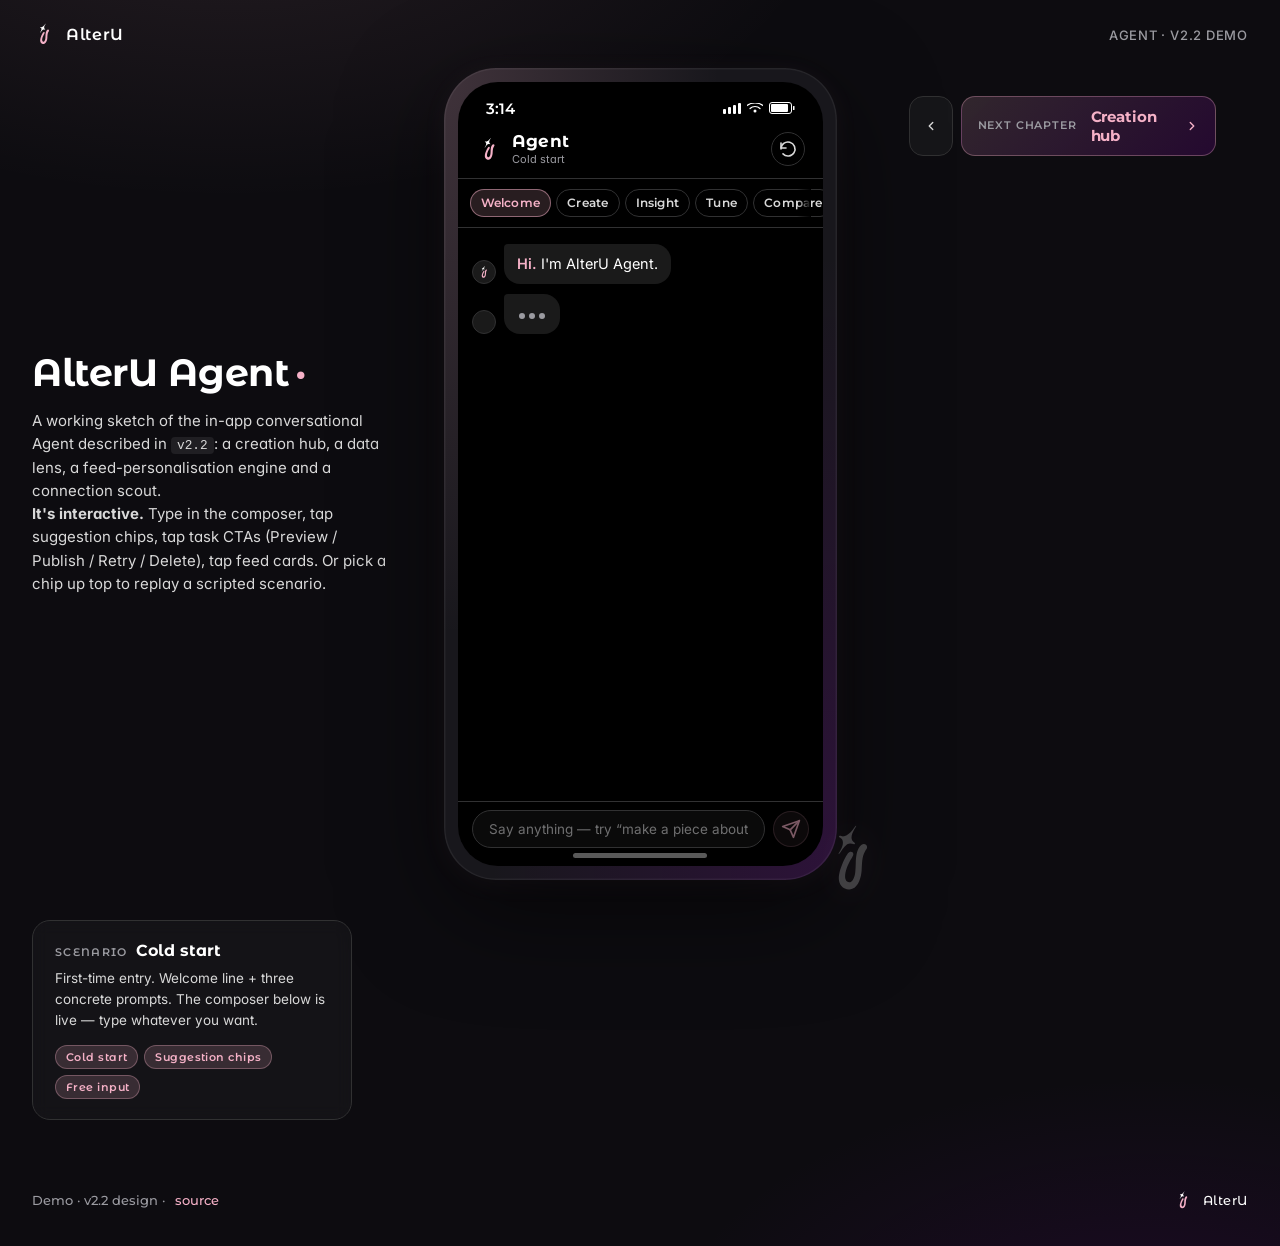
==== index.html @ b0ea2947 "Make the demo actually operable + add faux Home feed bridge Two major rounds of upgrades on top of t" ====
<!doctype html>
<html lang="en">
<head>
  <meta charset="utf-8" />
  <meta name="viewport" content="width=device-width, initial-scale=1, viewport-fit=cover" />
  <title>AlterU Agent — Demo</title>
  <meta name="description" content="Interactive demo of the AlterU Agent (v2.2 design)." />
  <link rel="icon" type="image/svg+xml" href="assets/emblem.svg" />
  <link rel="preconnect" href="https://fonts.googleapis.com" />
  <link rel="preconnect" href="https://fonts.gstatic.com" crossorigin />
  <link href="https://fonts.googleapis.com/css2?family=Montserrat:wght@500;600;700&family=Inter:wght@400;500;600&display=swap" rel="stylesheet" />
  <link rel="stylesheet" href="assets/styles.css" />
</head>
<body>
  <header class="page-header">
    <a class="page-header__brand" href="#" aria-label="AlterU">
      <img src="assets/emblem.svg" alt="" />
      <span>AlterU</span>
    </a>
    <div class="page-header__meta">
      <span class="page-header__tag">Agent · v2.2 demo</span>
    </div>
  </header>

  <main class="stage">
    <section class="callout" aria-label="About this demo">
      <h1>AlterU Agent</h1>
      <p>
        A working sketch of the in-app conversational Agent
        described in <code>v2.2</code>: a creation hub, a data lens,
        a feed-personalisation engine and a connection scout.
      </p>
      <p>
        <strong>It's interactive.</strong> Type in the composer, tap
        suggestion chips, tap task CTAs (Preview / Publish / Retry / Delete),
        tap feed cards. Or pick a chip up top to replay a scripted scenario.
      </p>
    </section>

    <div class="phone" role="region" aria-label="Phone preview">
      <div class="phone__notch" aria-hidden="true"></div>
      <div class="phone__screen">
        <div class="status-bar" aria-hidden="true">
          <span class="status-bar__time">3:14</span>
          <span class="status-bar__icons">
            <svg width="18" height="11" viewBox="0 0 18 11" fill="none" xmlns="http://www.w3.org/2000/svg"><rect x="0" y="6" width="3" height="5" rx="1" fill="currentColor"/><rect x="5" y="4" width="3" height="7" rx="1" fill="currentColor"/><rect x="10" y="2" width="3" height="9" rx="1" fill="currentColor"/><rect x="15" y="0" width="3" height="11" rx="1" fill="currentColor"/></svg>
            <svg width="16" height="11" viewBox="0 0 16 11" fill="none" xmlns="http://www.w3.org/2000/svg"><path d="M8 9.5a1.5 1.5 0 100-3 1.5 1.5 0 000 3z" fill="currentColor"/><path d="M3 5.5C4.3 4.2 6 3.5 8 3.5s3.7.7 5 2" stroke="currentColor" stroke-width="1.2" stroke-linecap="round"/><path d="M0 2.5C2.1 1 5 0 8 0s5.9 1 8 2.5" stroke="currentColor" stroke-width="1.2" stroke-linecap="round"/></svg>
            <svg width="26" height="12" viewBox="0 0 26 12" fill="none" xmlns="http://www.w3.org/2000/svg"><rect x="0.5" y="0.5" width="22" height="11" rx="2.5" stroke="currentColor"/><rect x="2" y="2" width="17" height="8" rx="1" fill="currentColor"/><rect x="24" y="4" width="1.5" height="4" rx="0.5" fill="currentColor"/></svg>
          </span>
        </div>

        <div class="app-bar">
          <div class="app-bar__brand">
            <img src="assets/emblem.svg" alt="AlterU" width="26" height="26" />
            <div>
              <div class="app-bar__title">Agent</div>
              <div class="app-bar__sub" id="appBarSub">Pick a scenario to begin</div>
            </div>
          </div>
          <button class="app-bar__action" id="restartBtn" aria-label="Restart">
            <svg width="20" height="20" viewBox="0 0 20 20" fill="none" stroke="currentColor" stroke-width="1.6" stroke-linecap="round" stroke-linejoin="round"><path d="M3 10a7 7 0 1 1 2 4.9"/><path d="M3 4v5h5"/></svg>
          </button>
        </div>

        <div class="scenarios" role="tablist" aria-label="Demo scenarios">
          <button class="chip chip--scenario is-active" role="tab" data-scenario="welcome">Welcome</button>
          <button class="chip chip--scenario" role="tab" data-scenario="create">Create</button>
          <button class="chip chip--scenario" role="tab" data-scenario="insight">Insight</button>
          <button class="chip chip--scenario" role="tab" data-scenario="tune">Tune</button>
          <button class="chip chip--scenario" role="tab" data-scenario="personalize">Compare</button>
        </div>

        <div class="chat" id="chat" aria-live="polite" aria-label="Conversation">
          <!-- messages injected here -->
        </div>

        <div class="composer">
          <input
            id="composerInput"
            class="composer__input"
            type="text"
            autocomplete="off"
            spellcheck="false"
            placeholder="Say anything — try &ldquo;make a piece about rain&rdquo;"
          />
          <button id="composerSend" class="composer__send" aria-label="Send" disabled>
            <svg width="20" height="20" viewBox="0 0 24 24" fill="none" stroke="currentColor" stroke-width="2" stroke-linecap="round" stroke-linejoin="round"><line x1="22" y1="2" x2="11" y2="13"/><polygon points="22 2 15 22 11 13 2 9 22 2"/></svg>
          </button>
        </div>

        <div class="phone__home" aria-hidden="true"></div>

        <div id="lightbox" class="lightbox" aria-hidden="true">
          <button id="lightboxClose" class="lightbox__close" aria-label="Close">
            <svg width="18" height="18" viewBox="0 0 24 24" fill="none" stroke="currentColor" stroke-width="2" stroke-linecap="round" stroke-linejoin="round"><line x1="18" y1="6" x2="6" y2="18"/><line x1="6" y1="6" x2="18" y2="18"/></svg>
          </button>
          <img id="lightboxImg" class="lightbox__img" src="" alt="" />
          <div id="lightboxCap" class="lightbox__cap"></div>
        </div>

        <!-- Faux Home feed view — mirrors AlterU Figma Home / default (node 1:4682) -->
        <div id="feedView" class="feed-view" aria-hidden="true">
          <div class="feed-view__toolbar">
            <button id="feedBack" class="feed-view__brand" type="button" aria-label="Open Agent">
              <img src="assets/brand-feed.png" alt="AlterU" />
              <span class="feed-view__brand-hint">tap for Agent</span>
            </button>
            <div class="feed-view__icons">
              <button class="feed-view__icon" aria-label="Search">
                <svg width="20" height="20" viewBox="0 0 24 24" fill="none" stroke="currentColor" stroke-width="2" stroke-linecap="round" stroke-linejoin="round"><circle cx="11" cy="11" r="7"/><line x1="21" y1="21" x2="16.65" y2="16.65"/></svg>
              </button>
              <button class="feed-view__icon feed-view__icon--bell" aria-label="Notifications">
                <svg width="20" height="20" viewBox="0 0 24 24" fill="none" stroke="currentColor" stroke-width="2" stroke-linecap="round" stroke-linejoin="round"><path d="M18 8A6 6 0 0 0 6 8c0 7-3 9-3 9h18s-3-2-3-9"/><path d="M13.73 21a2 2 0 0 1-3.46 0"/></svg>
                <em>3</em>
              </button>
              <span class="feed-view__avatar feed-view__avatar--toolbar" aria-hidden="true"></span>
            </div>
          </div>

          <div class="feed-view__canvas">
            <div class="feed-view__panel">
              <img id="feedCover" class="feed-view__cover" src="" alt="" />
              <div class="feed-view__panel-scrim" aria-hidden="true"></div>
              <div class="feed-view__title">
                <h2 id="feedTitle">Late-Night Decision</h2>
                <p id="feedAuthor">by you · 6m</p>
              </div>
              <button id="feedWhy" class="feed-view__why" type="button">
                <svg width="12" height="12" viewBox="0 0 24 24" fill="none" stroke="currentColor" stroke-width="2.4" stroke-linecap="round" stroke-linejoin="round"><circle cx="12" cy="12" r="10"/><path d="M9.09 9a3 3 0 0 1 5.83 1c0 2-3 3-3 3"/><line x1="12" y1="17" x2="12.01" y2="17"/></svg>
                Why this?
              </button>
            </div>

            <div class="feed-view__dock">
              <div class="feed-view__dock-side">
                <span class="feed-view__stat">
                  <img src="assets/feed-icons/icon_comment.svg" alt="" width="16" height="16" /> 12
                </span>
                <span class="feed-view__stat">
                  <img src="assets/feed-icons/icon_like.svg" alt="" width="16" height="16" /> 1.1K
                </span>
                <span class="feed-view__stat">
                  <img src="assets/feed-icons/icon_share.svg" alt="" width="16" height="16" /> 58
                </span>
              </div>
              <button class="feed-view__next" id="feedNext" type="button">
                <span>next</span>
                <img src="assets/feed-icons/icon_next_arrow.svg" alt="" width="11" height="13" />
              </button>
              <div class="feed-view__dock-side feed-view__dock-side--right">
                <span class="feed-view__stat">
                  <img src="assets/feed-icons/icon_game.svg" alt="" width="16" height="16" /> 6
                </span>
                <span class="feed-view__stat feed-view__stat--cyan">
                  <img src="assets/feed-icons/icon_remix.svg" alt="" width="16" height="16" /> 5
                </span>
                <span class="feed-view__avatar feed-view__avatar--dock" aria-hidden="true"></span>
              </div>
            </div>
          </div>
        </div>

      </div>
      <img class="phone__watermark" src="assets/watermark.svg" alt="" aria-hidden="true" />
    </div>

    <div class="tour-control" aria-label="Demo tour">
      <button id="tourBack" class="tour-control__nav" type="button" aria-label="Previous chapter">
        <svg width="14" height="14" viewBox="0 0 24 24" fill="none" stroke="currentColor" stroke-width="2.4" stroke-linecap="round" stroke-linejoin="round"><polyline points="15 18 9 12 15 6"/></svg>
      </button>
      <button id="tourNext" class="tour-control__main" type="button">
        <span class="tour-control__label">Next chapter</span>
        <span class="tour-control__upcoming" id="tourUpcoming">Creation hub</span>
        <svg width="14" height="14" viewBox="0 0 24 24" fill="none" stroke="currentColor" stroke-width="2.4" stroke-linecap="round" stroke-linejoin="round"><polyline points="9 18 15 12 9 6"/></svg>
      </button>
    </div>

    <aside class="legend" aria-label="What this scenario shows">
      <div class="legend__row">
        <span class="legend__label">Scenario</span>
        <strong id="legendTitle">Cold start</strong>
      </div>
      <p id="legendBody">
        The Agent opens with a welcome and three suggestion chips —
        no forced configuration, no profile setup wizard.
      </p>
      <ul class="legend__caps" id="legendCaps">
        <li data-cap="cold">Cold start</li>
      </ul>
    </aside>
  </main>

  <footer class="page-footer">
    <span>
      Demo · v2.2 design ·
      <a href="https://github.com/yinxinghuan/alteru-agent-demo" rel="noopener">source</a>
    </span>
    <span class="page-footer__brand">
      <img src="assets/emblem.svg" alt="" />
      <span>AlterU</span>
    </span>
  </footer>

  <script src="assets/app.js" defer></script>
</body>
</html>
---- assets/styles.css ----
:root {
  --bg-app: #07060a;
  --bg-page: #0d0c10;
  --bg-screen: #000000;
  --bg-card: #1a1a1a;
  --bg-tertiary: #232323;
  --border-subtle: #313132;
  --border-default: #45454a;
  --text-primary: #ffffff;
  --text-secondary: #d9d9d9;
  --text-tertiary: #9b9ba1;
  --text-quaternary: #6f6f70;
  --pink: #f5b1c7;
  --pink-strong: #ff94b7;
  --pink-bg: rgba(245, 177, 199, 0.16);
  --pink-bg-strong: rgba(245, 177, 199, 0.32);
  --purple: #7700a1;
  --purple-bg: rgba(119, 0, 161, 0.22);
  --error: #e53935;
  --error-bg: rgba(229, 57, 53, 0.18);

  --font-display: "Montserrat", system-ui, -apple-system, "Segoe UI", Roboto, sans-serif;
  --font-text: "Inter", -apple-system, BlinkMacSystemFont, "Segoe UI", Roboto, sans-serif;

  --radius-sm: 8px;
  --radius-md: 12px;
  --radius-lg: 18px;
  --radius-xl: 24px;
  --radius-2xl: 32px;

  --phone-w: 393px;
  --phone-h: 812px;
}

* { box-sizing: border-box; }

html, body { margin: 0; padding: 0; min-height: 100%; }

body {
  background:
    radial-gradient(80vw 60vh at 18% -10%, rgba(245, 177, 199, 0.10), transparent 60%),
    radial-gradient(60vw 50vh at 90% 110%, rgba(119, 0, 161, 0.16), transparent 65%),
    var(--bg-page);
  color: var(--text-primary);
  font-family: var(--font-text);
  font-feature-settings: "ss01", "cv11";
  -webkit-font-smoothing: antialiased;
  font-smoothing: antialiased;
  min-height: 100vh;
  overflow-x: hidden;
}

a { color: var(--pink); text-decoration: none; }
a:hover { text-decoration: underline; }

code {
  font-family: ui-monospace, "SF Mono", Menlo, monospace;
  font-size: 0.85em;
  padding: 1px 6px;
  background: rgba(255,255,255,0.08);
  border-radius: 4px;
}

/* === Page chrome ============================================== */

.page-header,
.page-footer {
  display: flex;
  align-items: center;
  justify-content: space-between;
  max-width: 1280px;
  margin: 0 auto;
  padding: 22px 32px;
  font-family: var(--font-display);
  font-weight: 600;
}

.page-header__brand,
.page-footer__brand {
  display: inline-flex;
  align-items: center;
  gap: 10px;
  letter-spacing: 0.04em;
  color: var(--text-primary);
}
.page-header__brand img { width: 24px; height: 24px; }
.page-footer__brand img { width: 20px; height: 20px; }

.page-header__tag {
  font-family: var(--font-text);
  font-weight: 500;
  font-size: 13px;
  color: var(--text-tertiary);
  letter-spacing: 0.06em;
  text-transform: uppercase;
}

.page-footer {
  margin-top: 48px;
  padding-bottom: 36px;
  font-size: 13px;
  color: var(--text-tertiary);
  font-weight: 500;
}
.page-footer span { display: inline-flex; align-items: center; gap: 10px; }

/* === Main stage =============================================== */

.stage {
  max-width: 1280px;
  margin: 0 auto;
  padding: 0 32px;
  display: grid;
  grid-template-columns: minmax(0, 1fr) auto minmax(0, 1fr);
  gap: 40px;
  align-items: start;
}

.callout {
  align-self: center;
  max-width: 360px;
}
.callout h1 {
  font-family: var(--font-display);
  font-weight: 700;
  font-size: 38px;
  line-height: 1.05;
  letter-spacing: -0.01em;
  margin: 0 0 16px;
}
.callout h1::after {
  content: "·";
  margin-left: 6px;
  color: var(--pink);
}
.callout p {
  font-size: 15px;
  line-height: 1.55;
  color: var(--text-secondary);
  margin: 0;
}

.legend {
  align-self: center;
  max-width: 320px;
  padding: 20px 22px;
  background: rgba(255,255,255,0.03);
  border: 1px solid var(--border-subtle);
  border-radius: var(--radius-lg);
  backdrop-filter: blur(8px);
}
.legend__row {
  display: flex;
  align-items: baseline;
  gap: 8px;
  margin-bottom: 8px;
  font-family: var(--font-display);
}
.legend__label {
  font-size: 11px;
  letter-spacing: 0.12em;
  text-transform: uppercase;
  color: var(--text-tertiary);
  font-weight: 600;
}
.legend strong {
  font-size: 16px;
  font-weight: 700;
  color: var(--text-primary);
}
.legend p {
  margin: 6px 0 14px;
  font-size: 13.5px;
  line-height: 1.55;
  color: var(--text-secondary);
}
.legend__caps {
  list-style: none;
  margin: 0;
  padding: 0;
  display: flex;
  flex-wrap: wrap;
  gap: 6px;
}
.legend__caps li {
  font-family: var(--font-display);
  font-size: 11px;
  font-weight: 600;
  letter-spacing: 0.04em;
  color: var(--pink);
  background: var(--pink-bg);
  border: 1px solid rgba(245,177,199,0.32);
  padding: 4px 10px;
  border-radius: 999px;
}

/* === Phone frame ============================================== */

.phone {
  position: relative;
  width: var(--phone-w);
  height: var(--phone-h);
  margin: 0 auto;
  border-radius: 52px;
  padding: 14px;
  background:
    radial-gradient(140% 140% at 0% 0%, rgba(245,177,199,0.18), transparent 50%),
    radial-gradient(160% 140% at 100% 100%, rgba(119,0,161,0.22), transparent 55%),
    #18171c;
  box-shadow:
    0 30px 100px rgba(0,0,0,0.55),
    0 4px 24px rgba(245,177,199,0.06),
    inset 0 0 0 1.5px rgba(255,255,255,0.06);
}

.phone__notch {
  position: absolute;
  top: 18px;
  left: 50%;
  transform: translateX(-50%);
  width: 118px;
  height: 30px;
  background: #000;
  border-radius: 999px;
  z-index: 3;
  pointer-events: none;
}

.phone__home {
  position: absolute;
  bottom: 8px;
  left: 50%;
  transform: translateX(-50%);
  width: 134px;
  height: 5px;
  border-radius: 999px;
  background: rgba(255,255,255,0.35);
}

.phone__watermark {
  position: absolute;
  right: -52px;
  bottom: -16px;
  width: 76px;
  opacity: 0.22;
  pointer-events: none;
  filter: drop-shadow(0 0 16px rgba(245,177,199,0.4));
}

.phone__screen {
  position: relative;
  width: 100%;
  height: 100%;
  border-radius: 40px;
  background: var(--bg-screen);
  overflow: hidden;
  display: flex;
  flex-direction: column;
}

/* === Status bar ============================================== */

.status-bar {
  display: flex;
  align-items: center;
  justify-content: space-between;
  padding: 14px 28px 6px;
  color: var(--text-primary);
  font-family: var(--font-display);
  font-weight: 600;
  font-size: 15px;
  letter-spacing: 0.02em;
  height: 44px;
  flex: 0 0 auto;
}
.status-bar__icons {
  display: inline-flex;
  align-items: center;
  gap: 6px;
  color: var(--text-primary);
}

/* === App bar ================================================= */

.app-bar {
  display: flex;
  align-items: center;
  justify-content: space-between;
  padding: 6px 18px 12px;
  flex: 0 0 auto;
  border-bottom: 1px solid var(--border-subtle);
}
.app-bar__brand {
  display: inline-flex;
  align-items: center;
  gap: 10px;
}
.app-bar__title {
  font-family: var(--font-display);
  font-weight: 700;
  font-size: 17px;
  letter-spacing: 0.02em;
  color: var(--text-primary);
  line-height: 1.1;
}
.app-bar__sub {
  font-size: 11px;
  color: var(--text-tertiary);
  line-height: 1.2;
  margin-top: 2px;
}
.app-bar__action {
  background: transparent;
  border: 1px solid var(--border-subtle);
  border-radius: 999px;
  color: var(--text-secondary);
  width: 34px;
  height: 34px;
  display: inline-flex;
  align-items: center;
  justify-content: center;
  cursor: pointer;
  transition: background .15s, color .15s, border-color .15s;
}
.app-bar__action:hover { background: rgba(255,255,255,0.06); color: var(--text-primary); }
.app-bar__action:active { transform: scale(0.96); }

/* === Scenario chips =========================================== */

.scenarios {
  display: flex;
  gap: 5px;
  padding: 10px 12px;
  overflow-x: auto;
  scrollbar-width: none;
  flex: 0 0 auto;
  border-bottom: 1px solid var(--border-subtle);
  position: relative;
}
.scenarios::-webkit-scrollbar { display: none; }
.scenarios::after {
  content: "";
  position: sticky;
  right: 0;
  flex: 0 0 14px;
  background: linear-gradient(90deg, transparent, var(--bg-screen));
  pointer-events: none;
  margin-left: -14px;
}

.chip {
  flex: 0 0 auto;
  font-family: var(--font-display);
  font-weight: 600;
  font-size: 11.5px;
  letter-spacing: 0.02em;
  color: var(--text-secondary);
  background: transparent;
  border: 1px solid var(--border-subtle);
  border-radius: 999px;
  padding: 6px 10px;
  cursor: pointer;
  white-space: nowrap;
  transition: background .15s, color .15s, border-color .15s, transform .15s;
}
.chip:hover { color: var(--text-primary); border-color: var(--border-default); }
.chip:active { transform: scale(0.96); }
.chip.is-active {
  color: var(--pink);
  background: var(--pink-bg);
  border-color: rgba(245,177,199,0.5);
}

/* Suggestion chips (in chat) */
.suggestions {
  display: flex;
  flex-wrap: wrap;
  gap: 8px;
  margin: 8px 0 4px;
}
.chip--suggestion {
  background: rgba(255,255,255,0.04);
  border: 1px solid var(--border-subtle);
  color: var(--text-primary);
  font-family: var(--font-text);
  font-weight: 500;
  font-size: 13px;
  padding: 8px 12px;
}
.chip--suggestion:hover {
  background: rgba(255,255,255,0.08);
  border-color: var(--pink);
  color: var(--pink);
}

/* === Chat ===================================================== */

.chat {
  flex: 1 1 auto;
  overflow-y: auto;
  padding: 16px 14px 12px;
  display: flex;
  flex-direction: column;
  gap: 10px;
  scroll-behavior: smooth;
}
.chat::-webkit-scrollbar { width: 4px; }
.chat::-webkit-scrollbar-thumb { background: rgba(255,255,255,0.08); border-radius: 4px; }

.msg {
  display: flex;
  gap: 8px;
  align-items: flex-end;
  animation: msg-in 320ms cubic-bezier(0.16, 1, 0.3, 1) backwards;
}
@keyframes msg-in {
  from { opacity: 0; transform: translateY(8px); }
  to { opacity: 1; transform: translateY(0); }
}
.msg--agent { flex-direction: row; }
.msg--user { flex-direction: row-reverse; }
.msg--system { justify-content: center; }

.msg__avatar {
  flex: 0 0 24px;
  width: 24px;
  height: 24px;
  border-radius: 999px;
  background: var(--bg-card);
  border: 1px solid var(--border-subtle);
  display: inline-flex;
  align-items: center;
  justify-content: center;
}
.msg__avatar img { width: 14px; height: 14px; }

.msg__bubble {
  max-width: 82%;
  padding: 9px 13px;
  font-size: 14.5px;
  line-height: 1.5;
  border-radius: 16px;
  background: var(--bg-card);
  color: var(--text-primary);
}
.msg--agent .msg__bubble { border-top-left-radius: 4px; }
.msg--user .msg__bubble {
  background: var(--pink-bg);
  border: 1px solid rgba(245,177,199,0.22);
  border-top-right-radius: 4px;
}

.msg__bubble strong { color: var(--pink); font-weight: 600; }
.msg__bubble em { color: var(--text-secondary); font-style: normal; }
.msg__bubble p { margin: 0; }
.msg__bubble p + p { margin-top: 8px; }

.msg--system .msg__bubble {
  background: transparent;
  font-family: var(--font-display);
  font-size: 11px;
  font-weight: 600;
  letter-spacing: 0.12em;
  text-transform: uppercase;
  color: var(--text-tertiary);
  padding: 6px 12px;
  text-align: center;
}

/* Typing indicator */
.typing { display: inline-flex; align-items: center; gap: 4px; padding: 6px 2px; }
.typing span {
  width: 6px; height: 6px; border-radius: 999px;
  background: var(--text-tertiary);
  animation: typing-bounce 1.2s infinite ease-in-out;
}
.typing span:nth-child(2) { animation-delay: 0.15s; }
.typing span:nth-child(3) { animation-delay: 0.3s; }
@keyframes typing-bounce {
  0%, 60%, 100% { transform: translateY(0); opacity: 0.4; }
  30% { transform: translateY(-4px); opacity: 1; }
}

/* === Task list payload ======================================== */

.task-list {
  display: flex;
  flex-direction: column;
  gap: 10px;
  margin-top: 8px;
}
.task-list__head {
  font-family: var(--font-display);
  font-weight: 600;
  font-size: 11px;
  letter-spacing: 0.08em;
  text-transform: uppercase;
  color: var(--text-tertiary);
  margin-bottom: 2px;
}
.task {
  display: flex;
  gap: 10px;
  padding: 10px;
  background: rgba(255,255,255,0.04);
  border: 1px solid var(--border-subtle);
  border-radius: 14px;
}
.task__cover {
  flex: 0 0 56px;
  width: 56px;
  height: 56px;
  border-radius: 10px;
  overflow: hidden;
  background: var(--bg-tertiary);
  position: relative;
  display: flex;
  align-items: center;
  justify-content: center;
}
.task__cover img {
  width: 100%; height: 100%;
  object-fit: cover;
  display: block;
}
.task__cover--loading::before {
  content: "";
  position: absolute;
  inset: 0;
  background: linear-gradient(110deg, transparent, rgba(245,177,199,0.25), transparent);
  background-size: 200% 100%;
  animation: shimmer 1.4s linear infinite;
}
.task__cover--fail {
  background: var(--error-bg);
  color: var(--error);
  font-size: 18px;
  font-weight: 700;
}
@keyframes shimmer {
  from { background-position: 100% 0; }
  to { background-position: -100% 0; }
}
.task__body {
  flex: 1 1 auto;
  display: flex;
  flex-direction: column;
  gap: 4px;
  min-width: 0;
}
.task__title {
  font-family: var(--font-display);
  font-weight: 600;
  font-size: 14px;
  color: var(--text-primary);
  white-space: nowrap;
  overflow: hidden;
  text-overflow: ellipsis;
}
.task__state {
  font-size: 12px;
  color: var(--text-tertiary);
  display: flex;
  align-items: center;
  gap: 6px;
}
.task--ok .task__state { color: var(--pink); }
.task--fail .task__state { color: var(--error); }

.task__bar {
  height: 4px;
  background: rgba(255,255,255,0.08);
  border-radius: 2px;
  overflow: hidden;
  margin-top: 4px;
}
.task__bar > i {
  display: block;
  height: 100%;
  background: linear-gradient(90deg, var(--pink), var(--purple));
  border-radius: 2px;
  transition: width .35s ease;
}

.task__cta {
  display: flex;
  gap: 6px;
  margin-top: 6px;
  flex-wrap: wrap;
}
.btn {
  font-family: var(--font-display);
  font-weight: 600;
  font-size: 12px;
  letter-spacing: 0.02em;
  padding: 6px 10px;
  border-radius: 8px;
  border: 1px solid var(--border-subtle);
  background: transparent;
  color: var(--text-primary);
  cursor: pointer;
  transition: background .15s, border-color .15s;
}
.btn:hover { background: rgba(255,255,255,0.06); border-color: var(--border-default); }
.btn--primary {
  background: var(--purple);
  border-color: var(--purple);
  color: #fff;
}
.btn--primary:hover { background: #8b00bd; border-color: #8b00bd; }
.btn--ghost { color: var(--text-tertiary); }
.btn--danger { color: var(--error); border-color: var(--error-bg); }

/* === Insight card ============================================= */

.insight {
  background: rgba(255,255,255,0.04);
  border: 1px solid var(--border-subtle);
  border-radius: 14px;
  padding: 12px;
  margin-top: 8px;
  display: flex;
  flex-direction: column;
  gap: 10px;
}
.insight__head {
  font-family: var(--font-display);
  font-weight: 600;
  font-size: 11px;
  letter-spacing: 0.08em;
  text-transform: uppercase;
  color: var(--text-tertiary);
}
.insight__stat {
  display: grid;
  grid-template-columns: repeat(3, 1fr);
  gap: 6px;
}
.insight__stat > div {
  background: rgba(255,255,255,0.03);
  border: 1px solid var(--border-subtle);
  border-radius: 10px;
  padding: 8px;
}
.insight__stat .val {
  font-family: var(--font-display);
  font-weight: 700;
  font-size: 18px;
  color: var(--text-primary);
}
.insight__stat .lbl {
  font-size: 10.5px;
  color: var(--text-tertiary);
  text-transform: uppercase;
  letter-spacing: 0.06em;
  margin-top: 2px;
}
.insight__stat .delta { font-size: 11px; color: var(--pink); margin-top: 4px; }

.bars {
  display: flex;
  align-items: flex-end;
  gap: 4px;
  height: 64px;
  margin-top: 4px;
}
.bars > i {
  flex: 1 1 0;
  background: linear-gradient(180deg, var(--pink) 0%, var(--purple) 100%);
  border-radius: 2px 2px 0 0;
  display: block;
  min-height: 4px;
  animation: bar-grow 600ms ease-out backwards;
}
@keyframes bar-grow {
  from { transform: scaleY(0); transform-origin: bottom; }
  to { transform: scaleY(1); transform-origin: bottom; }
}
.bars__legend {
  display: flex;
  justify-content: space-between;
  font-size: 10px;
  color: var(--text-quaternary);
  letter-spacing: 0.04em;
  margin-top: 2px;
}

/* === Feed (D1 before/after) =================================== */

.feed {
  margin-top: 8px;
}
.feed__head {
  font-family: var(--font-display);
  font-weight: 600;
  font-size: 11px;
  letter-spacing: 0.08em;
  text-transform: uppercase;
  color: var(--text-tertiary);
  display: flex;
  align-items: center;
  justify-content: space-between;
  margin-bottom: 8px;
}
.feed__tag {
  font-family: var(--font-display);
  font-weight: 600;
  font-size: 10px;
  letter-spacing: 0.06em;
  padding: 3px 8px;
  border-radius: 999px;
}
.feed__tag--generic {
  color: var(--text-tertiary);
  background: rgba(255,255,255,0.06);
}
.feed__tag--personal {
  color: var(--pink);
  background: var(--pink-bg);
}
.feed__grid {
  display: grid;
  grid-template-columns: repeat(2, 1fr);
  gap: 8px;
}
.feed__tile {
  position: relative;
  aspect-ratio: 9 / 14;
  border-radius: 10px;
  overflow: hidden;
  background: var(--bg-tertiary);
}
.feed__tile img { width: 100%; height: 100%; object-fit: cover; display: block; }
.feed__tile::after {
  content: "";
  position: absolute;
  inset: 0;
  background: linear-gradient(180deg, transparent 50%, rgba(0,0,0,0.7));
  pointer-events: none;
}
.feed__tile span {
  position: absolute;
  left: 8px;
  right: 8px;
  bottom: 6px;
  font-family: var(--font-display);
  font-weight: 600;
  font-size: 10px;
  color: #fff;
  z-index: 1;
  text-shadow: 0 1px 2px rgba(0,0,0,0.6);
  display: flex;
  align-items: center;
  justify-content: space-between;
  gap: 6px;
}
.feed__tile em {
  font-style: normal;
  font-size: 9px;
  color: var(--pink);
  background: rgba(0,0,0,0.5);
  padding: 2px 6px;
  border-radius: 999px;
}

/* Why-this entry shown after the after-feed */
.why-this {
  margin-top: 10px;
  padding: 10px 12px;
  background: rgba(119,0,161,0.18);
  border: 1px solid rgba(119,0,161,0.4);
  border-radius: 12px;
  display: flex;
  align-items: center;
  gap: 10px;
  font-size: 12.5px;
  color: var(--text-primary);
}
.why-this strong { color: #c89cff; font-weight: 600; }

/* === Composer ================================================= */

.composer {
  flex: 0 0 auto;
  padding: 8px 14px 18px;
  display: flex;
  gap: 8px;
  align-items: center;
  border-top: 1px solid var(--border-subtle);
}
.composer__input {
  flex: 1 1 auto;
  width: 0;
  background: rgba(255,255,255,0.04);
  border: 1px solid var(--border-subtle);
  border-radius: 999px;
  padding: 10px 16px;
  color: var(--text-primary);
  font-family: var(--font-text);
  font-size: 13.5px;
  outline: none;
  transition: border-color .15s, background .15s;
}
.composer__input::placeholder { color: var(--text-quaternary); }
.composer__input:focus {
  border-color: rgba(245,177,199,0.55);
  background: rgba(245,177,199,0.06);
}
.composer__send {
  flex: 0 0 36px;
  width: 36px;
  height: 36px;
  border-radius: 999px;
  background: rgba(245,177,199,0.10);
  border: 1px solid rgba(245,177,199,0.25);
  color: var(--pink);
  display: inline-flex;
  align-items: center;
  justify-content: center;
  cursor: pointer;
  transition: background .15s, color .15s, border-color .15s, transform .12s;
}
.composer__send:hover:not(:disabled) {
  background: var(--purple);
  border-color: var(--purple);
  color: #fff;
}
.composer__send:active:not(:disabled) { transform: scale(0.94); }
.composer__send:disabled {
  cursor: not-allowed;
  opacity: 0.5;
}

/* === Published task state ====================================== */

.task--published {
  opacity: 0.78;
  border-color: rgba(245,177,199,0.35);
  background: var(--pink-bg);
}
.task--published .task__title { color: var(--pink); }
.task--published .task__state { color: var(--pink); }

/* === Why-this hover ============================================ */

.why-this {
  cursor: pointer;
  transition: background .15s, border-color .15s, transform .15s;
}
.why-this:hover {
  background: rgba(119,0,161,0.28);
  border-color: rgba(119,0,161,0.6);
  transform: translateY(-1px);
}

/* === Feed tile hover =========================================== */

.feed__tile {
  cursor: pointer;
  transition: transform .15s, box-shadow .15s;
}
.feed__tile:hover {
  transform: translateY(-2px) scale(1.01);
  box-shadow: 0 6px 20px rgba(0,0,0,0.45);
}

/* === Lightbox ================================================== */

.lightbox {
  position: absolute;
  inset: 0;
  background: rgba(0,0,0,0.82);
  backdrop-filter: blur(10px);
  display: flex;
  flex-direction: column;
  align-items: center;
  justify-content: center;
  padding: 32px 24px;
  gap: 12px;
  opacity: 0;
  pointer-events: none;
  transition: opacity .22s ease;
  z-index: 10;
  border-radius: inherit;
}
.lightbox.is-open {
  opacity: 1;
  pointer-events: auto;
}
.lightbox__close {
  position: absolute;
  top: 18px;
  right: 18px;
  width: 32px;
  height: 32px;
  border-radius: 999px;
  border: 1px solid var(--border-subtle);
  background: rgba(0,0,0,0.4);
  color: var(--text-primary);
  display: inline-flex;
  align-items: center;
  justify-content: center;
  cursor: pointer;
}
.lightbox__close:hover { background: rgba(255,255,255,0.1); }
.lightbox__img {
  max-width: 100%;
  max-height: 70%;
  border-radius: 16px;
  box-shadow: 0 12px 48px rgba(0,0,0,0.5);
  border: 1px solid rgba(245,177,199,0.18);
  animation: lightbox-pop 280ms cubic-bezier(0.16, 1, 0.3, 1);
}
@keyframes lightbox-pop {
  from { transform: scale(0.92); opacity: 0; }
  to { transform: scale(1); opacity: 1; }
}
.lightbox__cap {
  font-family: var(--font-display);
  font-weight: 600;
  font-size: 14px;
  color: var(--text-primary);
  text-align: center;
}

/* === Feed view (faux AlterU Home / default — Figma node 1:4682) === */

:root {
  --bsod-cyan: #00F0FF;
  --feed-surface-primary: #000000;
  --feed-surface-secondary: #1A1A1A;
  --feed-text-inverse: #1F1F1F;
}

/* The feed view fills the phone screen (covering app-bar / scenarios /
 * chat / composer) but leaves the system status bar visible. Per Figma:
 *   surface/primary #000, rounded body, toolbar height 38, canvas pt 5
 *   pb 38 px 5 + content panel rounded 20, bg surface/secondary #1A1A1A.
 */
.feed-view {
  position: absolute;
  inset: 44px 0 0 0;  /* leave the phone's status bar visible */
  background: var(--feed-surface-primary);
  overflow: hidden;
  z-index: 20;
  opacity: 0;
  pointer-events: none;
  transition: opacity .25s ease;
  display: flex;
  flex-direction: column;
}
.feed-view.is-open {
  opacity: 1;
  pointer-events: auto;
}

/* Toolbar: 38px tall, px 20 — BrandLogotype 56.667×38 left + icon strip 30/30/35 right */
.feed-view__toolbar {
  flex: 0 0 38px;
  height: 38px;
  padding: 0 20px;
  display: flex;
  align-items: center;
  justify-content: space-between;
}
.feed-view__brand {
  position: relative;
  background: transparent;
  border: none;
  padding: 0;
  margin: 0;
  cursor: pointer;
  display: inline-flex;
  align-items: center;
  height: 38px;
}
.feed-view__brand img {
  width: 57px;
  height: 38px;
  object-fit: contain;
  image-rendering: -webkit-optimize-contrast;
  transition: transform .15s, filter .15s;
}
.feed-view__brand:hover img {
  transform: translateY(-1px);
  filter: drop-shadow(0 4px 14px rgba(245,177,199,0.5));
}
.feed-view__brand-hint {
  position: absolute;
  left: 100%;
  margin-left: 6px;
  bottom: 4px;
  white-space: nowrap;
  color: var(--pink);
  font-family: var(--font-display);
  font-weight: 600;
  font-size: 9px;
  letter-spacing: 0.08em;
  text-transform: uppercase;
  background: rgba(0,0,0,0.55);
  backdrop-filter: blur(8px);
  border: 1px solid rgba(245,177,199,0.32);
  padding: 3px 7px;
  border-radius: 999px;
  opacity: 0;
  transform: translateX(-4px);
  transition: opacity .25s, transform .25s;
  pointer-events: none;
}
.feed-view.is-open .feed-view__brand-hint {
  opacity: 1;
  transform: translateX(0);
  transition-delay: 1.2s;
}
.feed-view.is-open .feed-view__brand::before {
  content: "";
  position: absolute;
  inset: -8px;
  border-radius: 999px;
  background: radial-gradient(circle, rgba(245,177,199,0.35), transparent 70%);
  opacity: 0;
  pointer-events: none;
  animation: brand-attention 1.6s ease-out 1 forwards;
  animation-delay: 0.8s;
}
@keyframes brand-attention {
  0% { opacity: 0; transform: scale(0.7); }
  40% { opacity: 1; transform: scale(1); }
  100% { opacity: 0; transform: scale(1.4); }
}

.feed-view__icons {
  display: inline-flex;
  align-items: center;
  gap: 20px;
}
.feed-view__icon {
  position: relative;
  width: 30px;
  height: 30px;
  background: transparent;
  border: none;
  color: #fff;
  cursor: pointer;
  display: inline-flex;
  align-items: center;
  justify-content: center;
  padding: 0;
  filter: drop-shadow(0 0 1.5px rgba(0,0,0,0.25));
}
.feed-view__icon--bell em {
  position: absolute;
  top: 0;
  right: -2px;
  background: var(--bsod-cyan);
  color: var(--feed-text-inverse);
  font-family: var(--font-display);
  font-style: normal;
  font-size: 9px;
  font-weight: 700;
  width: 12.5px;
  height: 12.5px;
  border-radius: 999px;
  display: inline-flex;
  align-items: center;
  justify-content: center;
  line-height: 1;
}
.feed-view__avatar {
  display: inline-block;
  border-radius: 999px;
  background:
    radial-gradient(circle at 30% 30%, #ffd1a8, #8a5a32 70%);
}
.feed-view__avatar--toolbar {
  width: 35px;
  height: 35px;
}
.feed-view__avatar--dock {
  width: 28px;
  height: 28px;
}

/* Canvas: pt 5 pb 38 px 5 (per Figma), flex col gap 10 */
.feed-view__canvas {
  flex: 1 1 auto;
  padding: 5px 5px 38px;
  display: flex;
  flex-direction: column;
  gap: 10px;
  min-height: 0;
}

/* Content panel: bg surface/secondary, rounded-20, flex 1 */
.feed-view__panel {
  position: relative;
  flex: 1 1 auto;
  background: var(--feed-surface-secondary);
  border-radius: 20px;
  overflow: hidden;
  min-height: 0;
}
.feed-view__cover {
  position: absolute;
  inset: 0;
  width: 100%;
  height: 100%;
  object-fit: cover;
  display: block;
}
.feed-view__panel-scrim {
  position: absolute;
  inset: 0;
  background: linear-gradient(180deg, rgba(0,0,0,0.55) 0%, transparent 18%, transparent 52%, rgba(0,0,0,0.78) 100%);
  pointer-events: none;
}

.feed-view__title {
  position: absolute;
  left: 18px;
  right: 18px;
  bottom: 18px;
  z-index: 2;
  color: #fff;
  filter: drop-shadow(0 2px 6px rgba(0,0,0,0.55));
}
.feed-view__title h2 {
  margin: 0 0 3px;
  font-family: var(--font-display);
  font-weight: 700;
  font-size: 22px;
  letter-spacing: -0.01em;
  line-height: 1.1;
}
.feed-view__title p {
  margin: 0;
  font-size: 11.5px;
  color: rgba(255,255,255,0.78);
  font-weight: 500;
}

.feed-view__why {
  position: absolute;
  top: 14px;
  right: 14px;
  z-index: 3;
  background: rgba(119, 0, 161, 0.9);
  border: 1px solid rgba(255,255,255,0.2);
  backdrop-filter: blur(8px);
  color: #fff;
  font-family: var(--font-display);
  font-weight: 700;
  font-size: 10.5px;
  letter-spacing: 0.02em;
  padding: 6px 11px;
  border-radius: 999px;
  display: inline-flex;
  align-items: center;
  gap: 5px;
  cursor: pointer;
  box-shadow: 0 6px 18px rgba(119,0,161,0.4);
  transition: transform .15s, background .15s;
  animation: why-pulse 2.4s ease-in-out infinite;
}
.feed-view__why:hover {
  background: rgba(119, 0, 161, 1);
  transform: translateY(-1px);
}
@keyframes why-pulse {
  0%, 100% { box-shadow: 0 6px 18px rgba(119,0,161,0.4); }
  50%      { box-shadow: 0 6px 28px rgba(119,0,161,0.7); }
}

/* Action dock: px 10, justify-between */
.feed-view__dock {
  flex: 0 0 auto;
  padding: 0 10px;
  display: flex;
  align-items: center;
  justify-content: space-between;
  gap: 8px;
}
.feed-view__dock-side {
  flex: 1 1 0;
  display: inline-flex;
  align-items: center;
  gap: 13px;
}
.feed-view__dock-side--right {
  justify-content: flex-end;
}
.feed-view__stat {
  display: inline-flex;
  align-items: center;
  gap: 4px;
  color: #fff;
  font-family: var(--font-display);
  font-weight: 600;
  font-size: 10px;
  letter-spacing: 0.01em;
  line-height: 1;
}
.feed-view__stat img {
  display: block;
  filter: drop-shadow(0 0 1.5px rgba(0,0,0,0.3));
}
.feed-view__stat--cyan {
  color: var(--bsod-cyan);
}
.feed-view__next {
  background: var(--pink);
  color: var(--feed-text-inverse);
  border: none;
  font-family: var(--font-display);
  font-weight: 700;
  font-size: 12px;
  letter-spacing: 0.01em;
  padding: 6px 4px;
  border-radius: 6px;
  display: inline-flex;
  flex-direction: column;
  align-items: center;
  gap: 1px;
  cursor: pointer;
  text-transform: lowercase;
  min-width: 36px;
  line-height: 1;
}
.feed-view__next:hover { background: var(--pink-strong); }
.feed-view__next img {
  display: block;
  transform: rotate(0deg);  /* Figma rotates 90° but PNG already points down */
}

/* === Works mini overlay (embedded after Publish) =============== */

.works-card {
  margin-top: 10px;
  padding: 12px;
  background: rgba(0, 240, 255, 0.06);
  border: 1px solid rgba(0, 240, 255, 0.3);
  border-radius: 14px;
  display: flex;
  flex-direction: column;
  gap: 10px;
}
.works-card__head {
  font-family: var(--font-display);
  font-weight: 600;
  font-size: 11px;
  letter-spacing: 0.08em;
  text-transform: uppercase;
  color: var(--bsod-cyan);
  display: flex;
  align-items: center;
  justify-content: space-between;
}
.works-card__head em {
  font-style: normal;
  font-family: var(--font-display);
  font-weight: 700;
  font-size: 9px;
  padding: 2px 6px;
  background: var(--bsod-cyan);
  color: #000;
  border-radius: 4px;
  letter-spacing: 0.04em;
}
.works-card__grid {
  display: grid;
  grid-template-columns: repeat(3, 1fr);
  gap: 6px;
}
.works-card__tile {
  position: relative;
  aspect-ratio: 9 / 14;
  border-radius: 8px;
  overflow: hidden;
  background: var(--bg-tertiary);
  border: 1px solid var(--border-subtle);
}
.works-card__tile img {
  width: 100%; height: 100%; object-fit: cover; display: block;
}
.works-card__tile--new {
  border-color: var(--bsod-cyan);
  box-shadow: 0 0 0 1px var(--bsod-cyan), 0 0 12px rgba(0, 240, 255, 0.4);
}
.works-card__tile--new::after {
  content: "NEW";
  position: absolute;
  top: 4px; right: 4px;
  background: var(--bsod-cyan);
  color: #000;
  font-family: var(--font-display);
  font-weight: 700;
  font-size: 8px;
  padding: 2px 4px;
  border-radius: 3px;
  letter-spacing: 0.04em;
}

/* === Tour control (external Next chapter button) =============== */

.tour-control {
  margin: 28px auto 0;
  max-width: 460px;
  display: flex;
  align-items: stretch;
  gap: 8px;
  padding: 0 32px;
}
.tour-control__nav {
  flex: 0 0 44px;
  width: 44px;
  background: rgba(255,255,255,0.04);
  border: 1px solid var(--border-subtle);
  color: var(--text-secondary);
  border-radius: 14px;
  cursor: pointer;
  display: inline-flex;
  align-items: center;
  justify-content: center;
  transition: background .15s, color .15s, border-color .15s;
}
.tour-control__nav:hover {
  background: rgba(255,255,255,0.08);
  color: var(--text-primary);
  border-color: var(--border-default);
}
.tour-control__main {
  flex: 1 1 auto;
  display: inline-flex;
  align-items: center;
  gap: 10px;
  padding: 10px 16px;
  background: linear-gradient(135deg, rgba(245,177,199,0.16), rgba(119,0,161,0.22));
  border: 1px solid rgba(245,177,199,0.32);
  border-radius: 14px;
  color: var(--text-primary);
  font-family: var(--font-display);
  cursor: pointer;
  font-weight: 600;
  font-size: 13px;
  letter-spacing: 0.02em;
  text-align: left;
  transition: background .15s, border-color .15s, transform .15s;
}
.tour-control__main:hover {
  background: linear-gradient(135deg, rgba(245,177,199,0.24), rgba(119,0,161,0.32));
  border-color: rgba(245,177,199,0.55);
  transform: translateY(-1px);
}
.tour-control__main:active { transform: scale(0.99); }
.tour-control__label {
  color: var(--text-tertiary);
  font-size: 10.5px;
  letter-spacing: 0.08em;
  text-transform: uppercase;
  font-weight: 600;
  display: block;
  line-height: 1;
}
.tour-control__upcoming {
  flex: 1;
  color: var(--pink);
  font-weight: 700;
  font-size: 15px;
  letter-spacing: -0.01em;
  margin-left: 4px;
}
.tour-control__main svg { color: var(--pink); flex-shrink: 0; }

/* === Responsive =============================================== */

@media (max-width: 1100px) {
  .stage {
    grid-template-columns: minmax(0, 1fr);
    gap: 28px;
    padding: 0 24px;
  }
  .callout { max-width: 640px; margin: 0 auto; text-align: center; }
  .callout h1 { font-size: 32px; }
  .legend { max-width: 640px; margin: 0 auto; }
  .phone__watermark { display: none; }
}

@media (max-width: 480px) {
  :root { --phone-w: 100vw; --phone-h: 100vh; }
  .page-header, .page-footer { padding: 14px 16px; }
  .phone {
    width: 100vw;
    height: 100vh;
    border-radius: 0;
    padding: 0;
    box-shadow: none;
  }
  .phone__notch { display: none; }
  .phone__screen { border-radius: 0; }
  .phone__home { display: none; }
  .callout, .legend { display: none; }
  .page-header__tag { display: none; }
  .page-footer { display: none; }
}
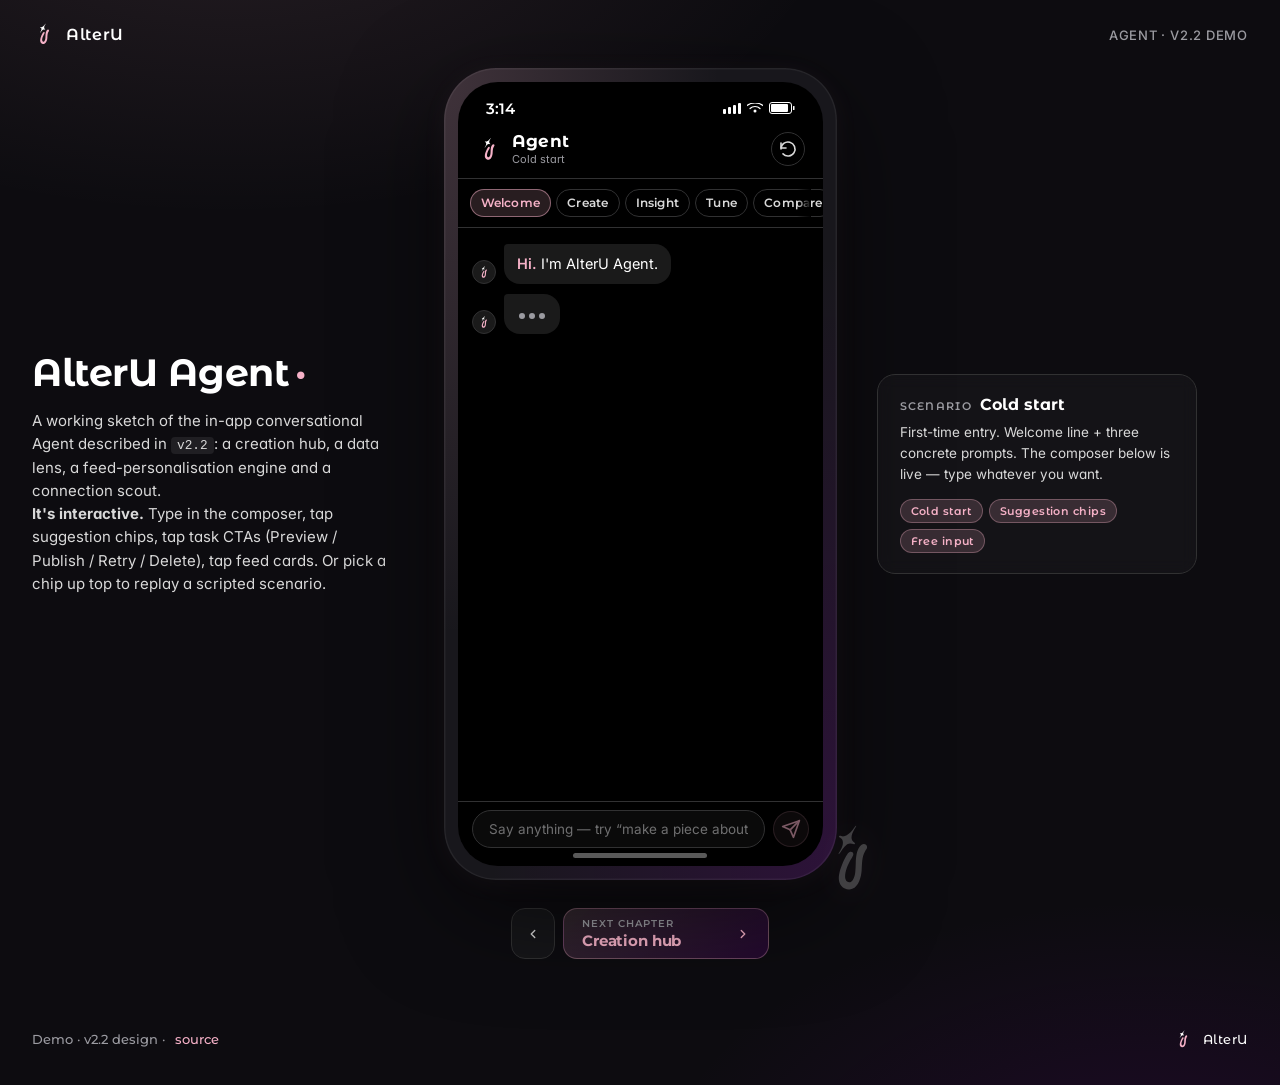
==== commit 74fa577d: "Move tour control out of the stage grid The Prev/Next chapter pill was a sibling inside .stage's 3-c" ====
--- a/index.html
+++ b/index.html
@@ -164,17 +164,6 @@
       <img class="phone__watermark" src="assets/watermark.svg" alt="" aria-hidden="true" />
     </div>
 
-    <div class="tour-control" aria-label="Demo tour">
-      <button id="tourBack" class="tour-control__nav" type="button" aria-label="Previous chapter">
-        <svg width="14" height="14" viewBox="0 0 24 24" fill="none" stroke="currentColor" stroke-width="2.4" stroke-linecap="round" stroke-linejoin="round"><polyline points="15 18 9 12 15 6"/></svg>
-      </button>
-      <button id="tourNext" class="tour-control__main" type="button">
-        <span class="tour-control__label">Next chapter</span>
-        <span class="tour-control__upcoming" id="tourUpcoming">Creation hub</span>
-        <svg width="14" height="14" viewBox="0 0 24 24" fill="none" stroke="currentColor" stroke-width="2.4" stroke-linecap="round" stroke-linejoin="round"><polyline points="9 18 15 12 9 6"/></svg>
-      </button>
-    </div>
-
     <aside class="legend" aria-label="What this scenario shows">
       <div class="legend__row">
         <span class="legend__label">Scenario</span>
@@ -190,6 +179,19 @@
     </aside>
   </main>
 
+  <div class="tour-control" aria-label="Demo tour">
+    <button id="tourBack" class="tour-control__nav" type="button" aria-label="Previous chapter">
+      <svg width="14" height="14" viewBox="0 0 24 24" fill="none" stroke="currentColor" stroke-width="2.4" stroke-linecap="round" stroke-linejoin="round"><polyline points="15 18 9 12 15 6"/></svg>
+    </button>
+    <button id="tourNext" class="tour-control__main" type="button">
+      <span class="tour-control__col">
+        <span class="tour-control__label">Next chapter</span>
+        <span class="tour-control__upcoming" id="tourUpcoming">Creation hub</span>
+      </span>
+      <svg width="14" height="14" viewBox="0 0 24 24" fill="none" stroke="currentColor" stroke-width="2.4" stroke-linecap="round" stroke-linejoin="round"><polyline points="9 18 15 12 9 6"/></svg>
+    </button>
+  </div>
+
   <footer class="page-footer">
     <span>
       Demo · v2.2 design ·
--- a/assets/styles.css
+++ b/assets/styles.css
@@ -1303,12 +1303,12 @@
 /* === Tour control (external Next chapter button) =============== */
 
 .tour-control {
+  width: fit-content;
+  max-width: calc(100% - 64px);
   margin: 28px auto 0;
-  max-width: 460px;
   display: flex;
   align-items: stretch;
   gap: 8px;
-  padding: 0 32px;
 }
 .tour-control__nav {
   flex: 0 0 44px;
@@ -1329,20 +1329,16 @@
   border-color: var(--border-default);
 }
 .tour-control__main {
-  flex: 1 1 auto;
-  display: inline-flex;
-  align-items: center;
-  gap: 10px;
-  padding: 10px 16px;
+  display: inline-flex;
+  align-items: center;
+  gap: 14px;
+  padding: 10px 18px;
   background: linear-gradient(135deg, rgba(245,177,199,0.16), rgba(119,0,161,0.22));
   border: 1px solid rgba(245,177,199,0.32);
   border-radius: 14px;
   color: var(--text-primary);
   font-family: var(--font-display);
   cursor: pointer;
-  font-weight: 600;
-  font-size: 13px;
-  letter-spacing: 0.02em;
   text-align: left;
   transition: background .15s, border-color .15s, transform .15s;
 }
@@ -1352,22 +1348,26 @@
   transform: translateY(-1px);
 }
 .tour-control__main:active { transform: scale(0.99); }
+.tour-control__col {
+  display: inline-flex;
+  flex-direction: column;
+  gap: 4px;
+  min-width: 140px;
+}
 .tour-control__label {
   color: var(--text-tertiary);
-  font-size: 10.5px;
-  letter-spacing: 0.08em;
+  font-size: 10px;
+  letter-spacing: 0.1em;
   text-transform: uppercase;
   font-weight: 600;
-  display: block;
   line-height: 1;
 }
 .tour-control__upcoming {
-  flex: 1;
   color: var(--pink);
   font-weight: 700;
   font-size: 15px;
   letter-spacing: -0.01em;
-  margin-left: 4px;
+  line-height: 1;
 }
 .tour-control__main svg { color: var(--pink); flex-shrink: 0; }
 
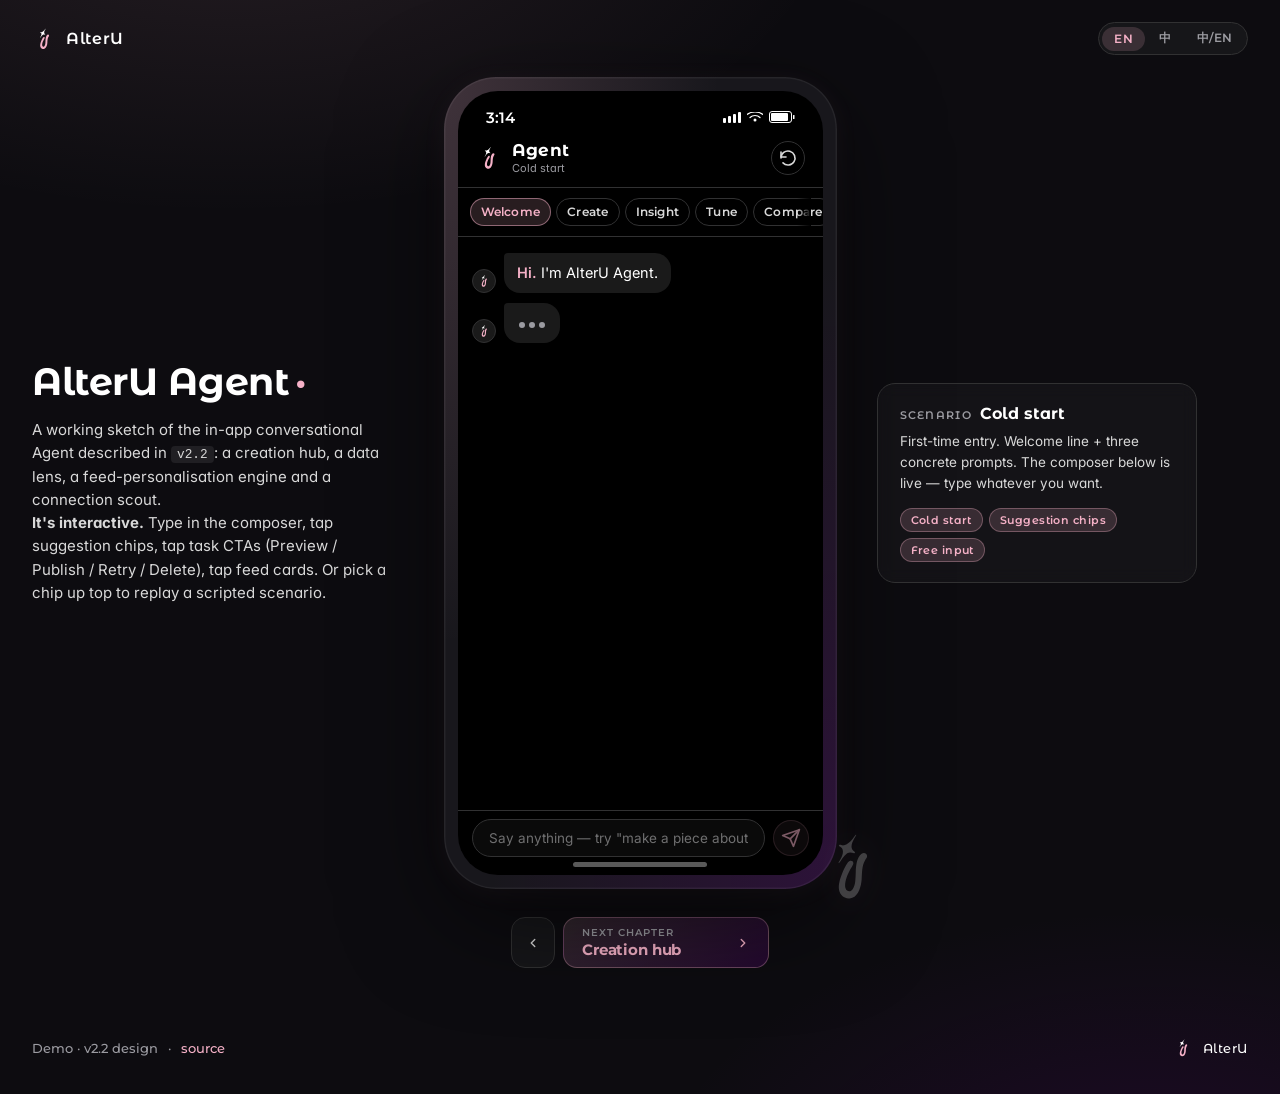
==== commit 0a2b576e: "Add EN / 中 / 中/EN switcher, fix feed cover white edge + next arrow - 3-mode language switcher in the" ====
--- a/index.html
+++ b/index.html
@@ -18,19 +18,23 @@
       <span>AlterU</span>
     </a>
     <div class="page-header__meta">
-      <span class="page-header__tag">Agent · v2.2 demo</span>
+      <div class="lang-switch" role="radiogroup" aria-label="Language">
+        <button type="button" class="lang-switch__chip is-active" data-lang="en">EN</button>
+        <button type="button" class="lang-switch__chip" data-lang="zh">中</button>
+        <button type="button" class="lang-switch__chip" data-lang="mix">中/EN</button>
+      </div>
     </div>
   </header>
 
   <main class="stage">
     <section class="callout" aria-label="About this demo">
-      <h1>AlterU Agent</h1>
-      <p>
+      <h1 data-i18n="callout.heading">AlterU Agent</h1>
+      <p data-i18n="callout.p1" data-i18n-html>
         A working sketch of the in-app conversational Agent
         described in <code>v2.2</code>: a creation hub, a data lens,
         a feed-personalisation engine and a connection scout.
       </p>
-      <p>
+      <p data-i18n="callout.p2" data-i18n-html>
         <strong>It's interactive.</strong> Type in the composer, tap
         suggestion chips, tap task CTAs (Preview / Publish / Retry / Delete),
         tap feed cards. Or pick a chip up top to replay a scripted scenario.
@@ -63,11 +67,11 @@
         </div>
 
         <div class="scenarios" role="tablist" aria-label="Demo scenarios">
-          <button class="chip chip--scenario is-active" role="tab" data-scenario="welcome">Welcome</button>
-          <button class="chip chip--scenario" role="tab" data-scenario="create">Create</button>
-          <button class="chip chip--scenario" role="tab" data-scenario="insight">Insight</button>
-          <button class="chip chip--scenario" role="tab" data-scenario="tune">Tune</button>
-          <button class="chip chip--scenario" role="tab" data-scenario="personalize">Compare</button>
+          <button class="chip chip--scenario is-active" role="tab" data-scenario="welcome" data-i18n="chip.welcome">Welcome</button>
+          <button class="chip chip--scenario" role="tab" data-scenario="create" data-i18n="chip.create">Create</button>
+          <button class="chip chip--scenario" role="tab" data-scenario="insight" data-i18n="chip.insight">Insight</button>
+          <button class="chip chip--scenario" role="tab" data-scenario="tune" data-i18n="chip.tune">Tune</button>
+          <button class="chip chip--scenario" role="tab" data-scenario="personalize" data-i18n="chip.compare">Compare</button>
         </div>
 
         <div class="chat" id="chat" aria-live="polite" aria-label="Conversation">
@@ -81,6 +85,7 @@
             type="text"
             autocomplete="off"
             spellcheck="false"
+            data-i18n-placeholder="composer.placeholder"
             placeholder="Say anything — try &ldquo;make a piece about rain&rdquo;"
           />
           <button id="composerSend" class="composer__send" aria-label="Send" disabled>
@@ -166,7 +171,7 @@
 
     <aside class="legend" aria-label="What this scenario shows">
       <div class="legend__row">
-        <span class="legend__label">Scenario</span>
+        <span class="legend__label" data-i18n="legend.label">Scenario</span>
         <strong id="legendTitle">Cold start</strong>
       </div>
       <p id="legendBody">
@@ -185,7 +190,7 @@
     </button>
     <button id="tourNext" class="tour-control__main" type="button">
       <span class="tour-control__col">
-        <span class="tour-control__label">Next chapter</span>
+        <span class="tour-control__label" data-i18n="tour.label">Next chapter</span>
         <span class="tour-control__upcoming" id="tourUpcoming">Creation hub</span>
       </span>
       <svg width="14" height="14" viewBox="0 0 24 24" fill="none" stroke="currentColor" stroke-width="2.4" stroke-linecap="round" stroke-linejoin="round"><polyline points="9 18 15 12 9 6"/></svg>
@@ -194,8 +199,8 @@
 
   <footer class="page-footer">
     <span>
-      Demo · v2.2 design ·
-      <a href="https://github.com/yinxinghuan/alteru-agent-demo" rel="noopener">source</a>
+      <span data-i18n="footer.demo">Demo · v2.2 design</span> ·
+      <a href="https://github.com/yinxinghuan/alteru-agent-demo" rel="noopener" data-i18n="footer.link">source</a>
     </span>
     <span class="page-footer__brand">
       <img src="assets/emblem.svg" alt="" />
--- a/assets/styles.css
+++ b/assets/styles.css
@@ -95,6 +95,34 @@
   text-transform: uppercase;
 }
 
+.lang-switch {
+  display: inline-flex;
+  align-items: center;
+  gap: 2px;
+  padding: 3px;
+  background: rgba(255,255,255,0.04);
+  border: 1px solid var(--border-subtle);
+  border-radius: 999px;
+}
+.lang-switch__chip {
+  font-family: var(--font-display);
+  font-weight: 600;
+  font-size: 11.5px;
+  letter-spacing: 0.02em;
+  color: var(--text-tertiary);
+  background: transparent;
+  border: none;
+  border-radius: 999px;
+  padding: 5px 12px;
+  cursor: pointer;
+  transition: background .15s, color .15s;
+}
+.lang-switch__chip:hover { color: var(--text-primary); }
+.lang-switch__chip.is-active {
+  background: var(--pink-bg);
+  color: var(--pink);
+}
+
 .page-footer {
   margin-top: 48px;
   padding-bottom: 36px;
@@ -1102,9 +1130,12 @@
 }
 .feed-view__cover {
   position: absolute;
-  inset: 0;
-  width: 100%;
-  height: 100%;
+  /* Scale up to push the white border + rounded corners baked into the
+   * generated cover off the panel's overflow boundary. ~10% in every
+   * direction is enough to cover the white frame at all viewports. */
+  inset: -10%;
+  width: 120%;
+  height: 120%;
   object-fit: cover;
   display: block;
 }
@@ -1229,7 +1260,8 @@
 .feed-view__next:hover { background: var(--pink-strong); }
 .feed-view__next img {
   display: block;
-  transform: rotate(0deg);  /* Figma rotates 90° but PNG already points down */
+  transform: rotate(90deg);  /* SVG arrow points right; rotate to down per Figma */
+  margin-top: 1px;
 }
 
 /* === Works mini overlay (embedded after Publish) =============== */
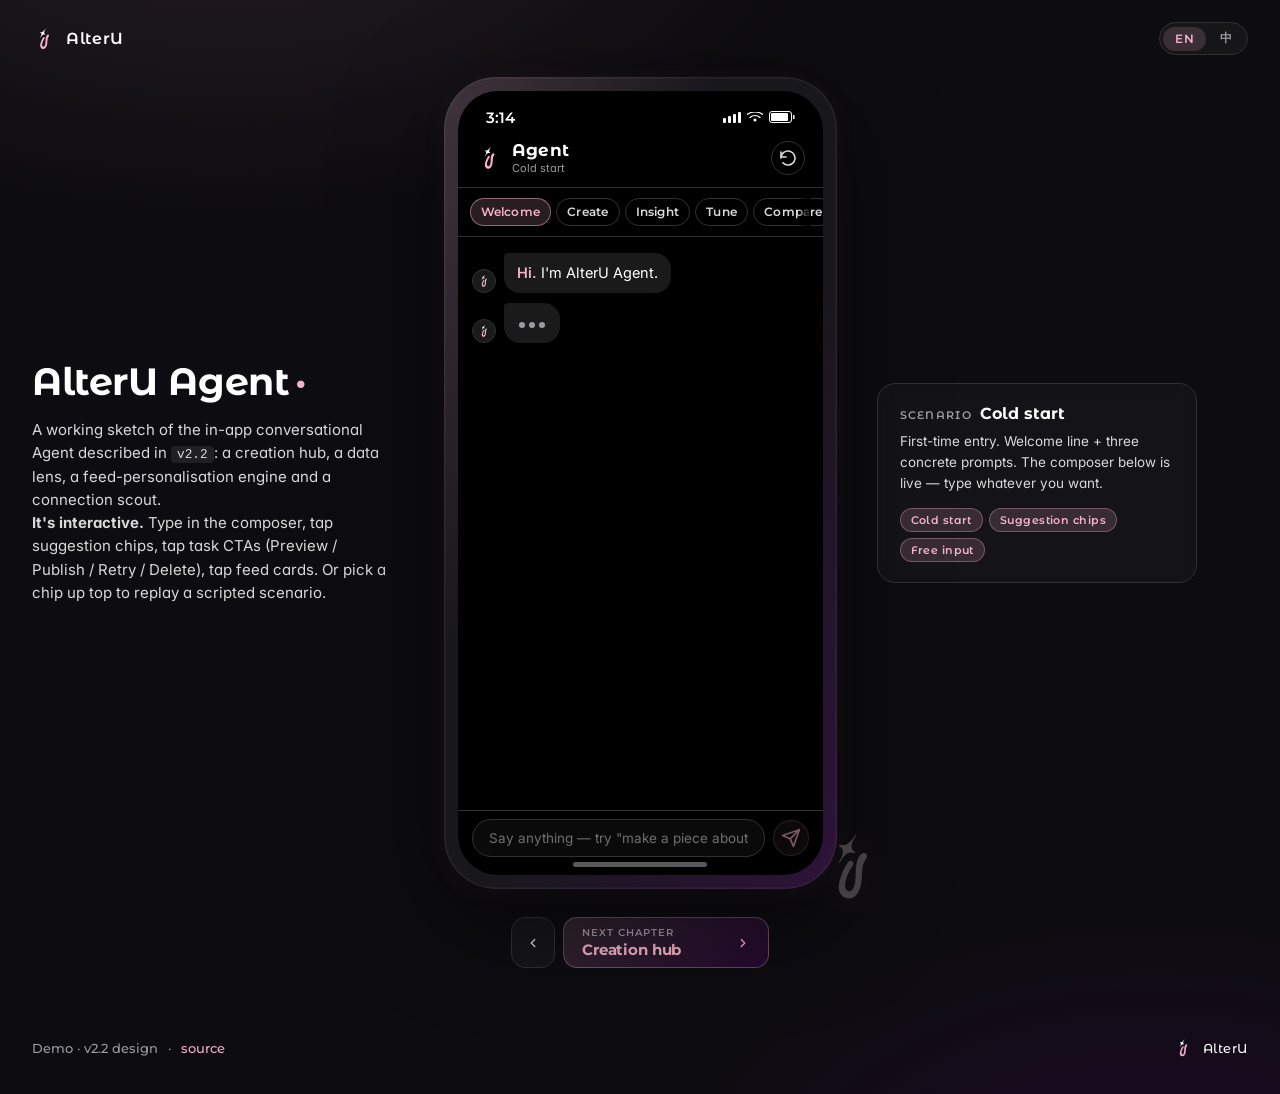
==== commit b5354962: "Drop mix mode, translate phone-side content, enlarge feed brand mark - Remove 中/EN mix mode — too cl" ====
--- a/index.html
+++ b/index.html
@@ -21,7 +21,6 @@
       <div class="lang-switch" role="radiogroup" aria-label="Language">
         <button type="button" class="lang-switch__chip is-active" data-lang="en">EN</button>
         <button type="button" class="lang-switch__chip" data-lang="zh">中</button>
-        <button type="button" class="lang-switch__chip" data-lang="mix">中/EN</button>
       </div>
     </div>
   </header>
--- a/assets/styles.css
+++ b/assets/styles.css
@@ -982,11 +982,12 @@
   pointer-events: auto;
 }
 
-/* Toolbar: 38px tall, px 20 — BrandLogotype 56.667×38 left + icon strip 30/30/35 right */
+/* Toolbar: ~46px tall, px 18 — BrandLogotype enlarged from Figma 57x38 to
+ * 78x52 so it reads at demo viewing distance. Icons keep 30×30 / avatar 35. */
 .feed-view__toolbar {
-  flex: 0 0 38px;
-  height: 38px;
-  padding: 0 20px;
+  flex: 0 0 52px;
+  height: 52px;
+  padding: 0 18px;
   display: flex;
   align-items: center;
   justify-content: space-between;
@@ -1000,11 +1001,11 @@
   cursor: pointer;
   display: inline-flex;
   align-items: center;
-  height: 38px;
+  height: 52px;
 }
 .feed-view__brand img {
-  width: 57px;
-  height: 38px;
+  width: 78px;
+  height: 52px;
   object-fit: contain;
   image-rendering: -webkit-optimize-contrast;
   transition: transform .15s, filter .15s;
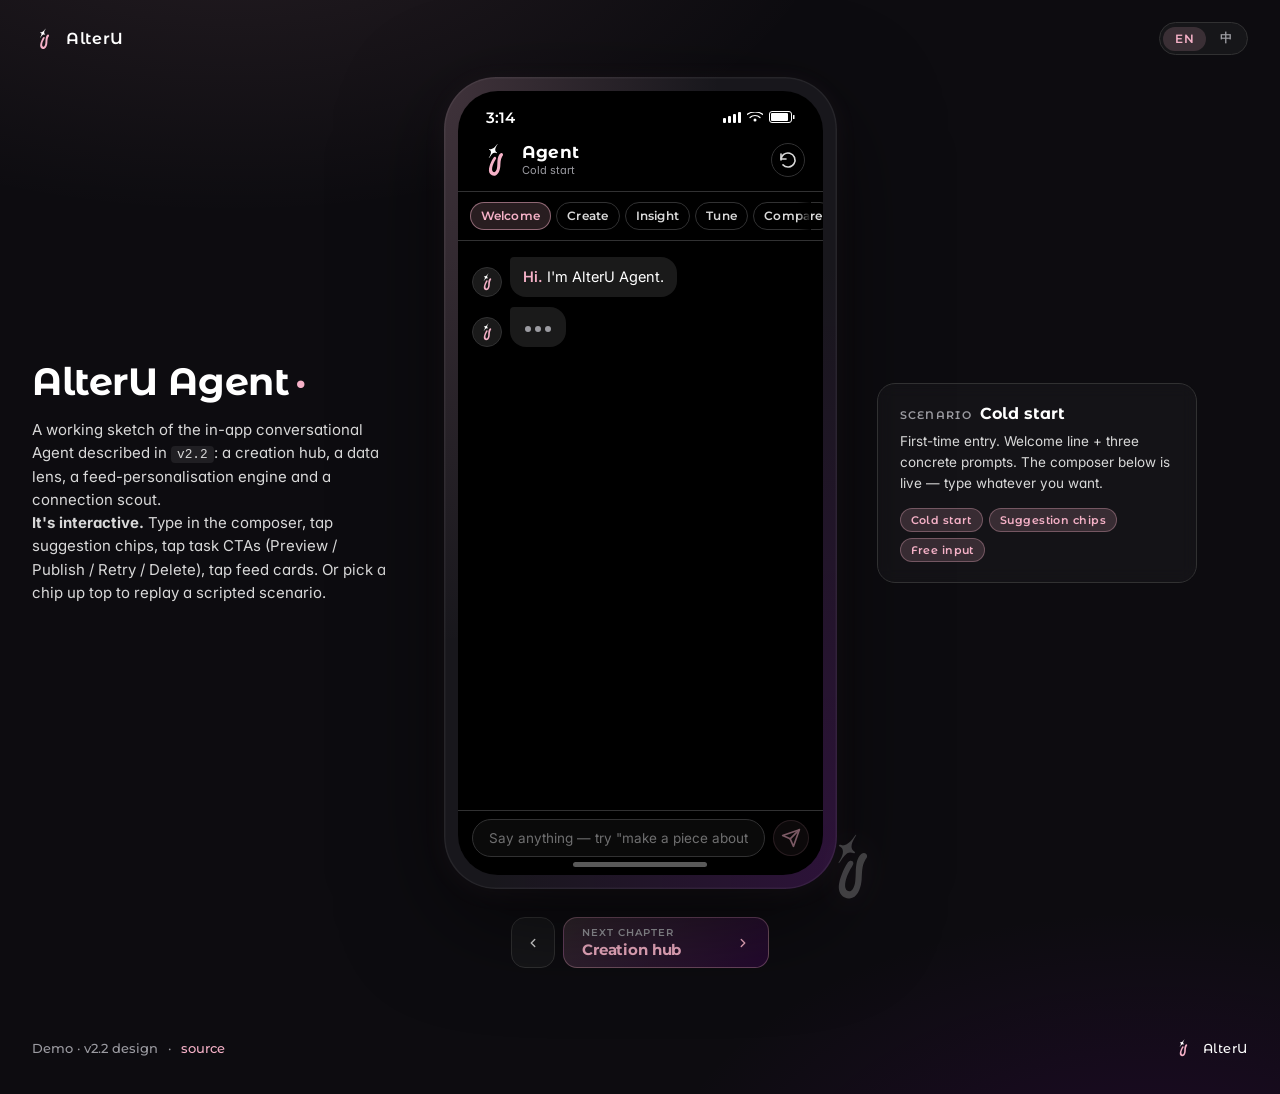
==== commit 6c6a621d: "Add Profile / self - create bridge Faux Profile view inside the phone, mirroring AlterU Figma node 1" ====
--- a/index.html
+++ b/index.html
@@ -164,6 +164,43 @@
           </div>
         </div>
 
+        <!-- Faux Profile / self - create view — mirrors AlterU Figma node 1:5780 -->
+        <div id="profileView" class="profile-view" aria-hidden="true">
+          <div class="profile-view__toolbar">
+            <button id="profileBack" class="profile-view__icon-btn" type="button" aria-label="Back to Agent">
+              <svg width="24" height="24" viewBox="0 0 24 24" fill="none" stroke="currentColor" stroke-width="2" stroke-linecap="round" stroke-linejoin="round"><line x1="20" y1="12" x2="4" y2="12"/><polyline points="11 5 4 12 11 19"/></svg>
+            </button>
+            <span class="profile-view__back-hint">back to Agent</span>
+          </div>
+
+          <div class="profile-view__head">
+            <div class="profile-view__column">
+              <div class="profile-view__identity">
+                <h2 class="profile-view__name">Yin</h2>
+                <button class="profile-view__edit" type="button" aria-label="Edit name">
+                  <svg width="16" height="16" viewBox="0 0 24 24" fill="none" stroke="currentColor" stroke-width="2" stroke-linecap="round" stroke-linejoin="round"><path d="M11 4H4a2 2 0 0 0-2 2v14a2 2 0 0 0 2 2h14a2 2 0 0 0 2-2v-7"/><path d="M18.5 2.5a2.121 2.121 0 0 1 3 3L12 15l-4 1 1-4 9.5-9.5z"/></svg>
+                </button>
+              </div>
+              <p class="profile-view__bio" data-i18n-phone="profile.bio">Ava is an outgoing and creative individual with a passion for music.</p>
+              <div class="profile-view__stats">
+                <span><strong>412</strong> <span data-i18n-phone="profile.followers">k followers</span></span>
+              </div>
+              <div class="profile-view__actions">
+                <button class="profile-view__pill profile-view__pill--outline" type="button" data-i18n-phone="profile.setavatar">Set Avatar</button>
+                <button id="profileCreateGame" class="profile-view__pill profile-view__pill--filled" type="button" data-i18n-phone="profile.create">Create Game</button>
+              </div>
+            </div>
+            <div class="profile-view__avatar" aria-hidden="true"></div>
+          </div>
+
+          <div class="profile-view__tabs">
+            <button class="profile-view__tab" type="button" data-i18n-phone="profile.tab.like">Like</button>
+            <button class="profile-view__tab is-active" type="button" data-i18n-phone="profile.tab.create">Create</button>
+          </div>
+
+          <div id="profileCards" class="profile-view__cards"></div>
+        </div>
+
       </div>
       <img class="phone__watermark" src="assets/watermark.svg" alt="" aria-hidden="true" />
     </div>
--- a/assets/styles.css
+++ b/assets/styles.css
@@ -321,7 +321,11 @@
 .app-bar__brand {
   display: inline-flex;
   align-items: center;
-  gap: 10px;
+  gap: 8px;
+}
+.app-bar__brand img {
+  width: 38px;
+  height: 38px;
 }
 .app-bar__title {
   font-family: var(--font-display);
@@ -450,9 +454,9 @@
 .msg--system { justify-content: center; }
 
 .msg__avatar {
-  flex: 0 0 24px;
-  width: 24px;
-  height: 24px;
+  flex: 0 0 30px;
+  width: 30px;
+  height: 30px;
   border-radius: 999px;
   background: var(--bg-card);
   border: 1px solid var(--border-subtle);
@@ -460,7 +464,7 @@
   align-items: center;
   justify-content: center;
 }
-.msg__avatar img { width: 14px; height: 14px; }
+.msg__avatar img { width: 20px; height: 20px; }
 
 .msg__bubble {
   max-width: 82%;
@@ -982,12 +986,11 @@
   pointer-events: auto;
 }
 
-/* Toolbar: ~46px tall, px 18 — BrandLogotype enlarged from Figma 57x38 to
- * 78x52 so it reads at demo viewing distance. Icons keep 30×30 / avatar 35. */
+/* Toolbar: 38px tall, px 20 — BrandLogotype 56.667×38 left + icon strip 30/30/35 right (Figma 1:4682) */
 .feed-view__toolbar {
-  flex: 0 0 52px;
-  height: 52px;
-  padding: 0 18px;
+  flex: 0 0 38px;
+  height: 38px;
+  padding: 0 20px;
   display: flex;
   align-items: center;
   justify-content: space-between;
@@ -1001,11 +1004,11 @@
   cursor: pointer;
   display: inline-flex;
   align-items: center;
-  height: 52px;
+  height: 38px;
 }
 .feed-view__brand img {
-  width: 78px;
-  height: 52px;
+  width: 57px;
+  height: 38px;
   object-fit: contain;
   image-rendering: -webkit-optimize-contrast;
   transition: transform .15s, filter .15s;
@@ -1264,6 +1267,368 @@
   transform: rotate(90deg);  /* SVG arrow points right; rotate to down per Figma */
   margin-top: 1px;
 }
+
+/* === Profile view (faux AlterU Profile / self - create) ======== */
+
+.profile-view {
+  position: absolute;
+  inset: 44px 0 0 0;  /* leave the phone's status bar visible */
+  background: var(--feed-surface-primary);
+  overflow: hidden;
+  z-index: 21;
+  opacity: 0;
+  pointer-events: none;
+  transition: opacity .25s ease;
+  display: flex;
+  flex-direction: column;
+}
+.profile-view.is-open {
+  opacity: 1;
+  pointer-events: auto;
+}
+
+.profile-view__toolbar {
+  flex: 0 0 38px;
+  height: 38px;
+  padding: 0 18px;
+  display: flex;
+  align-items: center;
+  gap: 8px;
+}
+.profile-view__icon-btn {
+  background: transparent;
+  border: none;
+  color: #fff;
+  width: 28px;
+  height: 28px;
+  border-radius: 999px;
+  display: inline-flex;
+  align-items: center;
+  justify-content: center;
+  cursor: pointer;
+  padding: 0;
+  transition: background .15s, transform .15s;
+}
+.profile-view__icon-btn:hover { background: rgba(255,255,255,0.08); }
+.profile-view__icon-btn:active { transform: scale(0.94); }
+.profile-view__back-hint {
+  color: var(--pink);
+  font-family: var(--font-display);
+  font-weight: 600;
+  font-size: 10px;
+  letter-spacing: 0.08em;
+  text-transform: uppercase;
+  background: var(--pink-bg);
+  border: 1px solid rgba(245,177,199,0.32);
+  padding: 3px 8px;
+  border-radius: 999px;
+  opacity: 0;
+  transform: translateX(-4px);
+  transition: opacity .25s, transform .25s;
+  pointer-events: none;
+}
+.profile-view.is-open .profile-view__back-hint {
+  opacity: 1;
+  transform: translateX(0);
+  transition-delay: .9s;
+}
+
+/* Profile UI section — 159px tall per Figma */
+.profile-view__head {
+  position: relative;
+  flex: 0 0 auto;
+  margin: 0 auto;
+  padding: 0 25px;
+  width: 100%;
+  max-width: 340px;
+  display: block;
+}
+.profile-view__column {
+  width: 100%;
+  position: relative;
+}
+.profile-view__identity {
+  display: inline-flex;
+  align-items: center;
+  gap: 10px;
+}
+.profile-view__name {
+  margin: 0;
+  font-family: "SF Pro Display", var(--font-display);
+  font-weight: 700;
+  font-size: 26px;
+  line-height: 32px;
+  color: var(--text-primary);
+}
+.profile-view__edit {
+  background: transparent;
+  border: none;
+  color: var(--text-primary);
+  width: 30px;
+  height: 30px;
+  display: inline-flex;
+  align-items: center;
+  justify-content: center;
+  cursor: pointer;
+  border-radius: 999px;
+  transition: background .15s;
+}
+.profile-view__edit:hover { background: rgba(255,255,255,0.08); }
+
+.profile-view__bio {
+  margin: 10px 0 0;
+  width: 240px;
+  font-family: var(--font-text);
+  font-weight: 400;
+  font-size: 13px;
+  line-height: 1.4;
+  color: var(--text-primary);
+}
+.profile-view__stats {
+  margin-top: 12px;
+  font-family: var(--font-text);
+  font-weight: 400;
+  font-size: 14px;
+  line-height: 32px;
+  color: var(--text-tertiary);
+  display: flex;
+  gap: 6px;
+}
+.profile-view__stats strong {
+  font-weight: 400;
+  color: var(--text-tertiary);
+}
+
+.profile-view__actions {
+  margin-top: 12px;
+  display: flex;
+  gap: 8px;
+}
+.profile-view__pill {
+  flex: 1 1 0;
+  font-family: var(--font-display);
+  font-weight: 500;
+  font-size: 15px;
+  line-height: 32px;
+  border-radius: 16px;
+  padding: 4px 10px;
+  cursor: pointer;
+  transition: background .15s, border-color .15s, transform .15s;
+  white-space: nowrap;
+}
+.profile-view__pill--outline {
+  background: transparent;
+  border: 1px solid var(--border-subtle);
+  color: var(--pink);
+}
+.profile-view__pill--outline:hover {
+  background: rgba(245,177,199,0.06);
+  border-color: rgba(245,177,199,0.4);
+}
+.profile-view__pill--filled {
+  background: var(--pink);
+  border: 1px solid var(--pink);
+  color: #000;
+  font-weight: 600;
+}
+.profile-view__pill--filled:hover { background: var(--pink-strong); border-color: var(--pink-strong); }
+.profile-view__pill:active { transform: scale(0.98); }
+
+/* Avatar — 75×75 round, positioned top-right */
+.profile-view__avatar {
+  position: absolute;
+  top: 0;
+  right: 16px;
+  width: 75px;
+  height: 75px;
+  border-radius: 999px;
+  background:
+    radial-gradient(circle at 30% 30%, #ffd1a8, #8a5a32 70%);
+  box-shadow: 0 4px 18px rgba(0,0,0,0.4);
+}
+
+/* Tabs — Like / Create */
+.profile-view__tabs {
+  margin-top: 18px;
+  flex: 0 0 auto;
+  display: flex;
+  width: 100%;
+}
+.profile-view__tab {
+  flex: 1 1 0;
+  background: transparent;
+  border: none;
+  border-bottom: 1px solid var(--border-default);
+  color: var(--text-tertiary);
+  font-family: var(--font-display);
+  font-weight: 600;
+  font-size: 16px;
+  line-height: 26px;
+  padding: 10px 0;
+  cursor: pointer;
+  transition: color .15s, border-color .15s;
+}
+.profile-view__tab.is-active {
+  color: var(--text-primary);
+  border-bottom: 2px solid var(--text-primary);
+}
+
+/* Card list */
+.profile-view__cards {
+  flex: 1 1 auto;
+  overflow-y: auto;
+  padding: 10px 10px 38px;
+  display: flex;
+  flex-direction: column;
+  gap: 10px;
+}
+.profile-view__cards::-webkit-scrollbar { width: 4px; }
+.profile-view__cards::-webkit-scrollbar-thumb { background: rgba(255,255,255,0.06); border-radius: 4px; }
+
+.work-card {
+  background: #000;
+  border-radius: 20px;
+  overflow: hidden;
+  display: flex;
+  flex-direction: column;
+}
+.work-card__cover {
+  position: relative;
+  aspect-ratio: 1 / 1;
+  overflow: hidden;
+  display: flex;
+  align-items: flex-start;
+  justify-content: flex-end;
+  padding: 15px;
+}
+.work-card__cover img {
+  position: absolute;
+  inset: -10%;
+  width: 120%;
+  height: 120%;
+  object-fit: cover;
+  z-index: 0;
+}
+.work-card__cover::after {
+  content: "";
+  position: absolute;
+  inset: 0;
+  background: linear-gradient(180deg, transparent 50%, rgba(0,0,0,1));
+  pointer-events: none;
+  z-index: 1;
+}
+.work-card__chip {
+  position: relative;
+  z-index: 2;
+  font-family: var(--font-display);
+  font-weight: 700;
+  font-size: 13px;
+  letter-spacing: 0.02em;
+  padding: 6px 10px;
+  border-radius: 10px;
+  border: 2px solid;
+}
+.work-card__chip--published {
+  color: var(--bsod-cyan);
+  border-color: var(--bsod-cyan);
+  background: rgba(0,240,255,0.15);
+}
+.work-card__chip--unpublished {
+  color: var(--error);
+  border-color: var(--error);
+  background: rgba(229,57,53,0.15);
+}
+
+.work-card__body {
+  padding: 12px 15px 15px;
+  display: flex;
+  flex-direction: column;
+  gap: 10px;
+}
+.work-card__top {
+  display: flex;
+  align-items: center;
+  gap: 10px;
+}
+.work-card__title-col {
+  flex: 1 1 0;
+  min-width: 0;
+  display: flex;
+  flex-direction: column;
+  gap: 4px;
+}
+.work-card__title {
+  margin: 0;
+  font-family: var(--font-display);
+  font-weight: 700;
+  font-size: 15px;
+  letter-spacing: 0.01em;
+  color: var(--bsod-cyan);
+  white-space: nowrap;
+  overflow: hidden;
+  text-overflow: ellipsis;
+}
+.work-card__plays {
+  margin: 0;
+  font-family: var(--font-text);
+  font-weight: 400;
+  font-size: 13px;
+  color: var(--text-tertiary);
+}
+.work-card__remix {
+  background: #000;
+  border: none;
+  color: #fff;
+  font-family: var(--font-display);
+  font-weight: 700;
+  font-size: 13px;
+  padding: 8px 12px;
+  border-radius: 16px;
+  display: inline-flex;
+  align-items: center;
+  gap: 4px;
+  cursor: pointer;
+  transition: background .15s;
+}
+.work-card__remix:hover { background: #181818; }
+.work-card__remix img { width: 16px; height: 16px; display: block; }
+.work-card__cta {
+  display: flex;
+  gap: 10px;
+}
+.work-card__action {
+  flex: 1 1 0;
+  font-family: var(--font-display);
+  font-weight: 700;
+  font-size: 13px;
+  padding: 10px 12px;
+  border-radius: 16px;
+  border: none;
+  cursor: pointer;
+  display: inline-flex;
+  align-items: center;
+  justify-content: center;
+  gap: 4px;
+  color: #fff;
+  transition: background .15s, transform .15s;
+}
+.work-card__action:active { transform: scale(0.98); }
+.work-card__action--play {
+  background: var(--purple);
+}
+.work-card__action--play:hover { background: #8b00bd; }
+.work-card__action--play .cost {
+  color: var(--bsod-cyan);
+  font-weight: 700;
+}
+.work-card__action--delete {
+  background: var(--error);
+}
+.work-card__action--delete:hover { background: #c52a26; }
+.work-card__action--edit {
+  background: var(--bg-card);
+}
+.work-card__action--edit:hover { background: #242424; }
 
 /* === Works mini overlay (embedded after Publish) =============== */
 
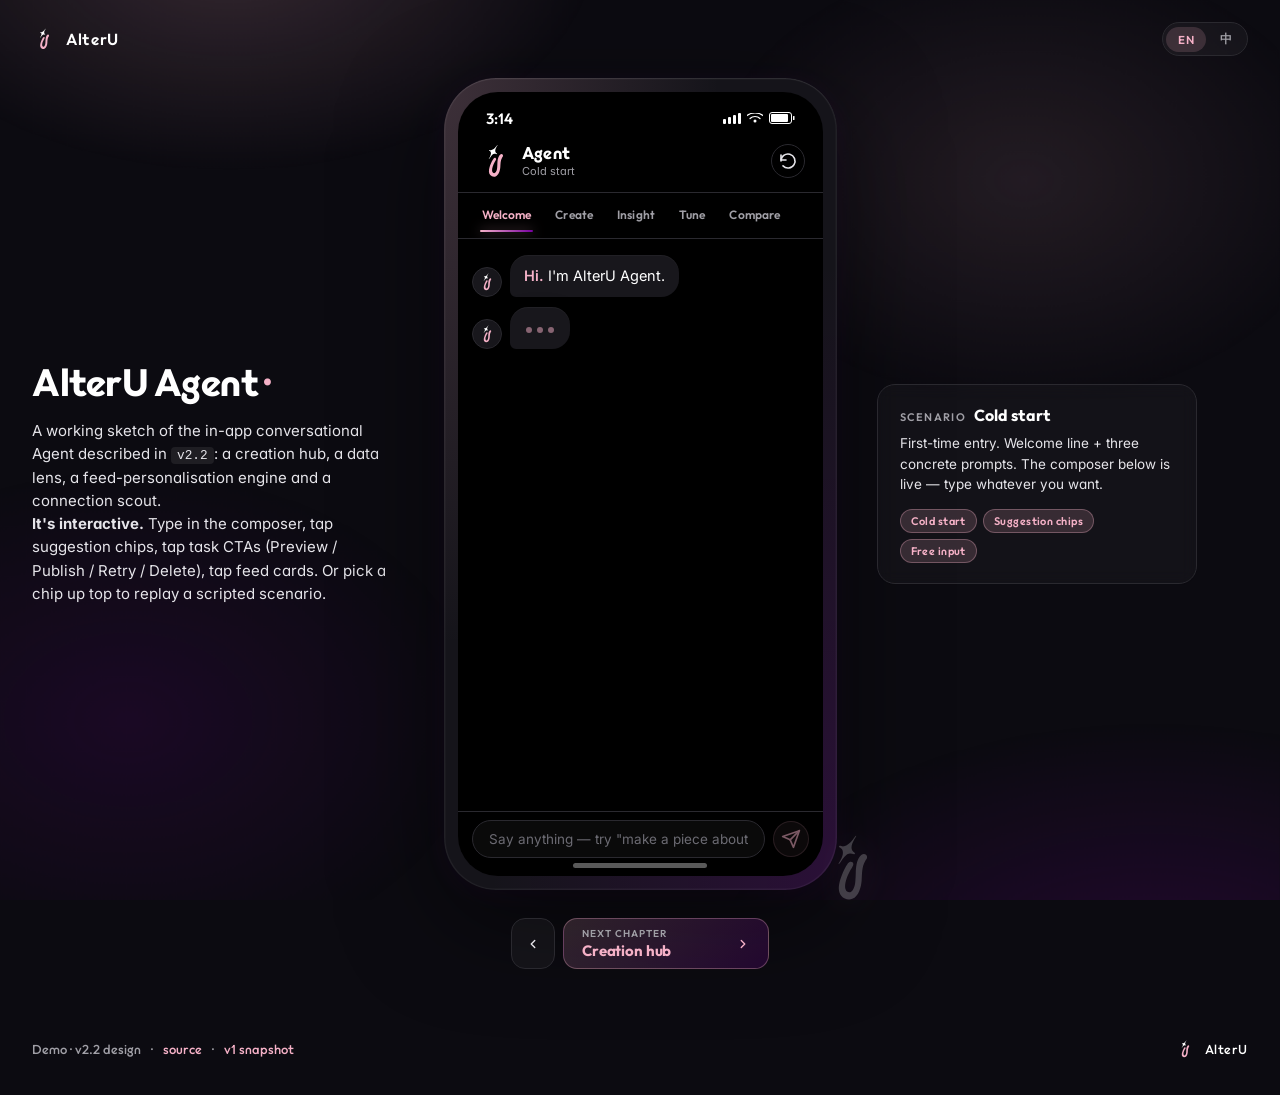
==== commit e3a23942: "#1 D1 linkage: Profile work cover → feed view + creator badge Tapping the cover of a published work " ====
--- a/index.html
+++ b/index.html
@@ -8,7 +8,7 @@
   <link rel="icon" type="image/svg+xml" href="assets/emblem.svg" />
   <link rel="preconnect" href="https://fonts.googleapis.com" />
   <link rel="preconnect" href="https://fonts.gstatic.com" crossorigin />
-  <link href="https://fonts.googleapis.com/css2?family=Montserrat:wght@500;600;700&family=Inter:wght@400;500;600&display=swap" rel="stylesheet" />
+  <link href="https://fonts.googleapis.com/css2?family=Outfit:wght@300;400;500;600;700;800&family=Inter:wght@400;500;600;700&family=JetBrains+Mono:wght@400;500&display=swap" rel="stylesheet" />
   <link rel="stylesheet" href="assets/styles.css" />
 </head>
 <body>
@@ -71,6 +71,7 @@
           <button class="chip chip--scenario" role="tab" data-scenario="insight" data-i18n="chip.insight">Insight</button>
           <button class="chip chip--scenario" role="tab" data-scenario="tune" data-i18n="chip.tune">Tune</button>
           <button class="chip chip--scenario" role="tab" data-scenario="personalize" data-i18n="chip.compare">Compare</button>
+          <span class="scenarios__indicator" aria-hidden="true"></span>
         </div>
 
         <div class="chat" id="chat" aria-live="polite" aria-label="Conversation">
@@ -133,6 +134,14 @@
                 <svg width="12" height="12" viewBox="0 0 24 24" fill="none" stroke="currentColor" stroke-width="2.4" stroke-linecap="round" stroke-linejoin="round"><circle cx="12" cy="12" r="10"/><path d="M9.09 9a3 3 0 0 1 5.83 1c0 2-3 3-3 3"/><line x1="12" y1="17" x2="12.01" y2="17"/></svg>
                 Why this?
               </button>
+              <!-- Creator badge — only visible when opened from Profile (your own work) -->
+              <div id="feedCreatorBadge" class="feed-view__creator-badge" hidden>
+                <span class="feed-view__cb-label" data-i18n-phone="feed.creator.label">CREATOR VIEW</span>
+                <div class="feed-view__cb-stats">
+                  <div><strong id="feedCbPlays">1,247</strong><span data-i18n-phone="feed.creator.plays">plays</span></div>
+                  <div><strong id="feedCbScore">0.92</strong><span data-i18n-phone="feed.creator.score">profile rank</span></div>
+                </div>
+              </div>
             </div>
 
             <div class="feed-view__dock">
@@ -237,6 +246,8 @@
     <span>
       <span data-i18n="footer.demo">Demo · v2.2 design</span> ·
       <a href="https://github.com/yinxinghuan/alteru-agent-demo" rel="noopener" data-i18n="footer.link">source</a>
+      ·
+      <a href="v1/" data-i18n="footer.v1">v1 snapshot</a>
     </span>
     <span class="page-footer__brand">
       <img src="assets/emblem.svg" alt="" />
--- a/assets/styles.css
+++ b/assets/styles.css
@@ -1,46 +1,81 @@
 :root {
-  --bg-app: #07060a;
-  --bg-page: #0d0c10;
+  /* Surface palette — slightly warmer neutrals for 2026 depth */
+  --bg-app: #06050a;
+  --bg-page: #0c0b11;
   --bg-screen: #000000;
-  --bg-card: #1a1a1a;
-  --bg-tertiary: #232323;
-  --border-subtle: #313132;
-  --border-default: #45454a;
+  --bg-card: #18171c;
+  --bg-tertiary: #232228;
+  --border-subtle: #2a292f;
+  --border-default: #3d3c44;
   --text-primary: #ffffff;
-  --text-secondary: #d9d9d9;
-  --text-tertiary: #9b9ba1;
-  --text-quaternary: #6f6f70;
+  --text-secondary: #e6e5ea;
+  --text-tertiary: #a09fa6;
+  --text-quaternary: #6c6b73;
+
+  /* Brand — unchanged accents, new tint vars for ambient glow */
   --pink: #f5b1c7;
   --pink-strong: #ff94b7;
   --pink-bg: rgba(245, 177, 199, 0.16);
   --pink-bg-strong: rgba(245, 177, 199, 0.32);
+  --pink-glow: 0 0 24px rgba(245, 177, 199, 0.45);
   --purple: #7700a1;
+  --purple-strong: #9300c8;
   --purple-bg: rgba(119, 0, 161, 0.22);
+  --purple-glow: 0 0 24px rgba(119, 0, 161, 0.45);
   --error: #e53935;
   --error-bg: rgba(229, 57, 53, 0.18);
 
-  --font-display: "Montserrat", system-ui, -apple-system, "Segoe UI", Roboto, sans-serif;
+  /* Typography — Outfit (display) + Inter (body) + JetBrains Mono (numeric) */
+  --font-display: "Outfit", system-ui, -apple-system, "Segoe UI", Roboto, sans-serif;
   --font-text: "Inter", -apple-system, BlinkMacSystemFont, "Segoe UI", Roboto, sans-serif;
+  --font-mono: "JetBrains Mono", ui-monospace, "SF Mono", Menlo, monospace;
+
+  /* Signature easing palette */
+  --ease-spring: cubic-bezier(0.34, 1.56, 0.64, 1);
+  --ease-out:    cubic-bezier(0.16, 1, 0.3, 1);
+  --ease-in:     cubic-bezier(0.7, 0, 0.84, 0);
+  --ease-inout:  cubic-bezier(0.65, 0, 0.35, 1);
+
+  --d-fast: 180ms;
+  --d-base: 260ms;
+  --d-slow: 420ms;
+
+  /* Multi-step elevation shadows */
+  --shadow-card: 0 1px 2px rgba(0,0,0,0.4), 0 8px 24px rgba(0,0,0,0.35);
+  --shadow-pop:  0 2px 4px rgba(0,0,0,0.45), 0 12px 32px rgba(0,0,0,0.5), 0 0 0 1px rgba(255,255,255,0.04) inset;
+  --shadow-phone:
+    0 30px 100px rgba(0,0,0,0.55),
+    0 4px 28px rgba(119,0,161,0.10),
+    0 0 0 1.5px rgba(255,255,255,0.05) inset,
+    0 1px 0 rgba(255,255,255,0.06) inset;
 
   --radius-sm: 8px;
   --radius-md: 12px;
   --radius-lg: 18px;
   --radius-xl: 24px;
   --radius-2xl: 32px;
+  --radius-3xl: 44px;
 
   --phone-w: 393px;
   --phone-h: 812px;
 }
 
+/* Honour user motion preferences globally */
+@media (prefers-reduced-motion: reduce) {
+  *, *::before, *::after {
+    animation-duration: 0.01ms !important;
+    animation-iteration-count: 1 !important;
+    transition-duration: 0.01ms !important;
+    scroll-behavior: auto !important;
+  }
+}
+
 * { box-sizing: border-box; }
 
 html, body { margin: 0; padding: 0; min-height: 100%; }
 
 body {
-  background:
-    radial-gradient(80vw 60vh at 18% -10%, rgba(245, 177, 199, 0.10), transparent 60%),
-    radial-gradient(60vw 50vh at 90% 110%, rgba(119, 0, 161, 0.16), transparent 65%),
-    var(--bg-page);
+  background: var(--bg-page);
   color: var(--text-primary);
   font-family: var(--font-text);
   font-feature-settings: "ss01", "cv11";
@@ -48,7 +83,46 @@
   font-smoothing: antialiased;
   min-height: 100vh;
   overflow-x: hidden;
-}
+  position: relative;
+  isolation: isolate;
+}
+
+/* Aurora mesh — drifting organic blobs in the page background.
+ * Three layers with slow, offset orbits so the page feels alive
+ * without ever pulling focus from the phone.
+ */
+body::before,
+body::after {
+  content: "";
+  position: fixed;
+  inset: 0;
+  z-index: -1;
+  pointer-events: none;
+  will-change: transform;
+}
+body::before {
+  background:
+    radial-gradient(48vw 42vh at 18% -6%,  rgba(245, 177, 199, 0.18), transparent 60%),
+    radial-gradient(54vw 46vh at 90% 110%, rgba(119, 0, 161, 0.22),  transparent 65%);
+  animation: aurora-a 22s var(--ease-inout) infinite alternate;
+}
+body::after {
+  background:
+    radial-gradient(36vw 36vh at 80% 20%,  rgba(245, 177, 199, 0.10), transparent 70%),
+    radial-gradient(40vw 40vh at 10% 80%,  rgba(119, 0, 161, 0.14),   transparent 70%);
+  animation: aurora-b 28s var(--ease-inout) infinite alternate;
+}
+@keyframes aurora-a {
+  from { transform: translate3d(-2%, -1%, 0) scale(1);   filter: hue-rotate(0deg); }
+  to   { transform: translate3d( 3%,  2%, 0) scale(1.06); filter: hue-rotate(8deg); }
+}
+@keyframes aurora-b {
+  from { transform: translate3d( 2%,  1%, 0) scale(1.04); }
+  to   { transform: translate3d(-3%, -2%, 0) scale(1);    }
+}
+
+/* Subtle grain for warmth — 1.5% opacity SVG noise via data URI */
+body > * { position: relative; z-index: 1; }
 
 a { color: var(--pink); text-decoration: none; }
 a:hover { text-decoration: underline; }
@@ -234,11 +308,9 @@
   background:
     radial-gradient(140% 140% at 0% 0%, rgba(245,177,199,0.18), transparent 50%),
     radial-gradient(160% 140% at 100% 100%, rgba(119,0,161,0.22), transparent 55%),
-    #18171c;
-  box-shadow:
-    0 30px 100px rgba(0,0,0,0.55),
-    0 4px 24px rgba(245,177,199,0.06),
-    inset 0 0 0 1.5px rgba(255,255,255,0.06);
+    #15141a;
+  box-shadow: var(--shadow-phone);
+  transition: transform var(--d-base) var(--ease-out), box-shadow var(--d-base) var(--ease-out);
 }
 
 .phone__notch {
@@ -360,14 +432,14 @@
 /* === Scenario chips =========================================== */
 
 .scenarios {
-  display: flex;
-  gap: 5px;
-  padding: 10px 12px;
+  position: relative;
+  display: flex;
+  gap: 4px;
+  padding: 8px 14px 10px;
   overflow-x: auto;
   scrollbar-width: none;
   flex: 0 0 auto;
   border-bottom: 1px solid var(--border-subtle);
-  position: relative;
 }
 .scenarios::-webkit-scrollbar { display: none; }
 .scenarios::after {
@@ -380,49 +452,81 @@
   margin-left: -14px;
 }
 
+/* Sliding underline that follows the active scenario chip */
+.scenarios__indicator {
+  position: absolute;
+  bottom: 6px;
+  height: 2px;
+  border-radius: 2px;
+  background: linear-gradient(90deg, var(--pink), var(--purple));
+  box-shadow: 0 0 12px rgba(245,177,199,0.55);
+  transition: left var(--d-base) var(--ease-spring), width var(--d-base) var(--ease-spring);
+  pointer-events: none;
+  z-index: 0;
+}
+
 .chip {
   flex: 0 0 auto;
   font-family: var(--font-display);
   font-weight: 600;
-  font-size: 11.5px;
-  letter-spacing: 0.02em;
-  color: var(--text-secondary);
+  font-size: 12px;
+  letter-spacing: 0.01em;
+  color: var(--text-tertiary);
   background: transparent;
-  border: 1px solid var(--border-subtle);
+  border: none;
   border-radius: 999px;
   padding: 6px 10px;
   cursor: pointer;
   white-space: nowrap;
-  transition: background .15s, color .15s, border-color .15s, transform .15s;
-}
-.chip:hover { color: var(--text-primary); border-color: var(--border-default); }
-.chip:active { transform: scale(0.96); }
+  position: relative;
+  transition: color var(--d-fast) var(--ease-out), transform var(--d-fast) var(--ease-spring);
+}
+.chip:hover { color: var(--text-primary); }
+.chip:active { transform: scale(0.94); }
 .chip.is-active {
   color: var(--pink);
-  background: var(--pink-bg);
-  border-color: rgba(245,177,199,0.5);
-}
-
-/* Suggestion chips (in chat) */
+}
+
+/* Suggestion chips (in chat) — stagger entrance, spring on hover */
 .suggestions {
   display: flex;
   flex-wrap: wrap;
-  gap: 8px;
+  gap: 7px;
   margin: 8px 0 4px;
 }
 .chip--suggestion {
-  background: rgba(255,255,255,0.04);
+  background: rgba(255,255,255,0.045);
   border: 1px solid var(--border-subtle);
   color: var(--text-primary);
   font-family: var(--font-text);
   font-weight: 500;
   font-size: 13px;
-  padding: 8px 12px;
-}
+  padding: 8px 13px;
+  border-radius: 999px;
+  cursor: pointer;
+  transition: background var(--d-fast) var(--ease-out),
+              border-color var(--d-fast) var(--ease-out),
+              color var(--d-fast) var(--ease-out),
+              transform var(--d-fast) var(--ease-spring),
+              box-shadow var(--d-fast) var(--ease-out);
+  animation: chip-in var(--d-slow) var(--ease-spring) backwards;
+}
+.chip--suggestion:nth-child(1) { animation-delay: 60ms; }
+.chip--suggestion:nth-child(2) { animation-delay: 120ms; }
+.chip--suggestion:nth-child(3) { animation-delay: 180ms; }
+.chip--suggestion:nth-child(4) { animation-delay: 240ms; }
+.chip--suggestion:nth-child(5) { animation-delay: 300ms; }
 .chip--suggestion:hover {
-  background: rgba(255,255,255,0.08);
-  border-color: var(--pink);
+  background: rgba(245,177,199,0.10);
+  border-color: rgba(245,177,199,0.55);
   color: var(--pink);
+  transform: translateY(-1px);
+  box-shadow: 0 6px 18px rgba(245,177,199,0.18);
+}
+.chip--suggestion:active { transform: scale(0.96); }
+@keyframes chip-in {
+  from { opacity: 0; transform: translateY(8px) scale(0.94); }
+  to   { opacity: 1; transform: translateY(0)   scale(1); }
 }
 
 /* === Chat ===================================================== */
@@ -443,11 +547,12 @@
   display: flex;
   gap: 8px;
   align-items: flex-end;
-  animation: msg-in 320ms cubic-bezier(0.16, 1, 0.3, 1) backwards;
+  animation: msg-in var(--d-slow) var(--ease-spring) backwards;
 }
 @keyframes msg-in {
-  from { opacity: 0; transform: translateY(8px); }
-  to { opacity: 1; transform: translateY(0); }
+  from { opacity: 0; transform: translateY(14px) scale(0.96); }
+  60%  { opacity: 1; }
+  to   { opacity: 1; transform: translateY(0)    scale(1); }
 }
 .msg--agent { flex-direction: row; }
 .msg--user { flex-direction: row-reverse; }
@@ -468,18 +573,24 @@
 
 .msg__bubble {
   max-width: 82%;
-  padding: 9px 13px;
+  padding: 10px 14px;
   font-size: 14.5px;
   line-height: 1.5;
-  border-radius: 16px;
+  border-radius: 18px;
   background: var(--bg-card);
   color: var(--text-primary);
-}
-.msg--agent .msg__bubble { border-top-left-radius: 4px; }
+  box-shadow:
+    0 1px 0 rgba(255,255,255,0.04) inset,
+    0 8px 24px rgba(0,0,0,0.18);
+}
+.msg--agent .msg__bubble { border-bottom-left-radius: 6px; }
 .msg--user .msg__bubble {
-  background: var(--pink-bg);
+  background: linear-gradient(135deg, rgba(245,177,199,0.20), rgba(245,177,199,0.08));
   border: 1px solid rgba(245,177,199,0.22);
-  border-top-right-radius: 4px;
+  border-bottom-right-radius: 6px;
+  box-shadow:
+    0 1px 0 rgba(255,255,255,0.06) inset,
+    0 8px 24px rgba(245,177,199,0.10);
 }
 
 .msg__bubble strong { color: var(--pink); font-weight: 600; }
@@ -499,18 +610,19 @@
   text-align: center;
 }
 
-/* Typing indicator */
-.typing { display: inline-flex; align-items: center; gap: 4px; padding: 6px 2px; }
+/* Typing indicator — softer breathing pulse, no jumpy bounce */
+.typing { display: inline-flex; align-items: center; gap: 5px; padding: 4px 2px; }
 .typing span {
   width: 6px; height: 6px; border-radius: 999px;
-  background: var(--text-tertiary);
-  animation: typing-bounce 1.2s infinite ease-in-out;
-}
-.typing span:nth-child(2) { animation-delay: 0.15s; }
-.typing span:nth-child(3) { animation-delay: 0.3s; }
-@keyframes typing-bounce {
-  0%, 60%, 100% { transform: translateY(0); opacity: 0.4; }
-  30% { transform: translateY(-4px); opacity: 1; }
+  background: var(--pink);
+  opacity: 0.5;
+  animation: typing-breathe 1.4s var(--ease-inout) infinite;
+}
+.typing span:nth-child(2) { animation-delay: 0.18s; }
+.typing span:nth-child(3) { animation-delay: 0.36s; }
+@keyframes typing-breathe {
+  0%, 100% { opacity: 0.35; transform: scale(0.85); }
+  50%      { opacity: 1;    transform: scale(1.05); }
 }
 
 /* === Task list payload ======================================== */
@@ -624,22 +736,30 @@
   font-family: var(--font-display);
   font-weight: 600;
   font-size: 12px;
-  letter-spacing: 0.02em;
-  padding: 6px 10px;
-  border-radius: 8px;
+  letter-spacing: 0.01em;
+  padding: 7px 12px;
+  border-radius: 10px;
   border: 1px solid var(--border-subtle);
   background: transparent;
   color: var(--text-primary);
   cursor: pointer;
-  transition: background .15s, border-color .15s;
-}
-.btn:hover { background: rgba(255,255,255,0.06); border-color: var(--border-default); }
+  transition: background var(--d-fast) var(--ease-out),
+              border-color var(--d-fast) var(--ease-out),
+              transform var(--d-fast) var(--ease-spring),
+              box-shadow var(--d-fast) var(--ease-out);
+}
+.btn:hover { background: rgba(255,255,255,0.06); border-color: var(--border-default); transform: translateY(-1px); }
+.btn:active { transform: scale(0.96); }
 .btn--primary {
-  background: var(--purple);
+  background: linear-gradient(135deg, var(--purple), var(--purple-strong));
   border-color: var(--purple);
   color: #fff;
-}
-.btn--primary:hover { background: #8b00bd; border-color: #8b00bd; }
+  box-shadow: 0 4px 14px rgba(119,0,161,0.35);
+}
+.btn--primary:hover {
+  box-shadow: 0 6px 22px rgba(119,0,161,0.55);
+  transform: translateY(-1px);
+}
 .btn--ghost { color: var(--text-tertiary); }
 .btn--danger { color: var(--error); border-color: var(--error-bg); }
 
@@ -1103,10 +1223,13 @@
   border-radius: 999px;
   background:
     radial-gradient(circle at 30% 30%, #ffd1a8, #8a5a32 70%);
+  background-size: cover;
+  background-position: center;
 }
 .feed-view__avatar--toolbar {
   width: 35px;
   height: 35px;
+  background-image: url("avatar-yin.png");
 }
 .feed-view__avatar--dock {
   width: 28px;
@@ -1172,6 +1295,85 @@
   font-size: 11.5px;
   color: rgba(255,255,255,0.78);
   font-weight: 500;
+  display: inline-flex;
+  align-items: center;
+  gap: 6px;
+}
+.user-avatar {
+  display: inline-flex;
+  align-items: center;
+  justify-content: center;
+  border-radius: 999px;
+  color: #fff;
+  font-family: var(--font-display);
+  font-weight: 700;
+  flex-shrink: 0;
+  border: 1px solid rgba(255,255,255,0.22);
+  box-shadow: 0 1px 4px rgba(0,0,0,0.4);
+  line-height: 1;
+  text-transform: uppercase;
+  vertical-align: middle;
+}
+
+/* Creator badge — D1 linkage: when a Profile work card opens the feed,
+ * overlay shows the creator's view of this piece (plays + profile rank
+ * in their audience's pooled signal). Hidden by default. */
+.feed-view__creator-badge {
+  position: absolute;
+  top: 14px;
+  left: 14px;
+  z-index: 3;
+  background: rgba(0,0,0,0.6);
+  backdrop-filter: blur(10px);
+  border: 1px solid rgba(245,177,199,0.32);
+  border-radius: 14px;
+  padding: 8px 12px;
+  color: #fff;
+  font-family: var(--font-display);
+  pointer-events: none;
+  opacity: 0;
+  transform: translateY(-6px);
+  transition: opacity var(--d-base) var(--ease-out),
+              transform var(--d-base) var(--ease-spring);
+}
+.feed-view__creator-badge:not([hidden]) {
+  opacity: 1;
+  transform: translateY(0);
+  transition-delay: 200ms;
+}
+.feed-view__cb-label {
+  display: block;
+  font-size: 9px;
+  letter-spacing: 0.12em;
+  text-transform: uppercase;
+  font-weight: 700;
+  color: var(--pink);
+  margin-bottom: 4px;
+}
+.feed-view__cb-stats {
+  display: flex;
+  gap: 12px;
+}
+.feed-view__cb-stats > div {
+  display: flex;
+  flex-direction: column;
+  gap: 1px;
+  font-family: var(--font-display);
+  line-height: 1;
+}
+.feed-view__cb-stats strong {
+  font-weight: 700;
+  font-size: 18px;
+  color: #fff;
+  font-family: var(--font-mono);
+  font-feature-settings: "tnum";
+}
+.feed-view__cb-stats span {
+  font-size: 9.5px;
+  color: var(--text-tertiary);
+  letter-spacing: 0.05em;
+  text-transform: uppercase;
+  font-weight: 600;
 }
 
 .feed-view__why {
@@ -1377,7 +1579,7 @@
 
 .profile-view__bio {
   margin: 10px 0 0;
-  width: 240px;
+  width: 200px;        /* keep clear of the 75×75 avatar at top-right */
   font-family: var(--font-text);
   font-weight: 400;
   font-size: 13px;
@@ -1443,6 +1645,7 @@
   height: 75px;
   border-radius: 999px;
   background:
+    url("avatar-yin.png") center / cover no-repeat,
     radial-gradient(circle at 30% 30%, #ffd1a8, #8a5a32 70%);
   box-shadow: 0 4px 18px rgba(0,0,0,0.4);
 }
@@ -1491,10 +1694,13 @@
   overflow: hidden;
   display: flex;
   flex-direction: column;
+  flex-shrink: 0;
 }
 .work-card__cover {
   position: relative;
+  width: 100%;
   aspect-ratio: 1 / 1;
+  flex-shrink: 0;
   overflow: hidden;
   display: flex;
   align-items: flex-start;
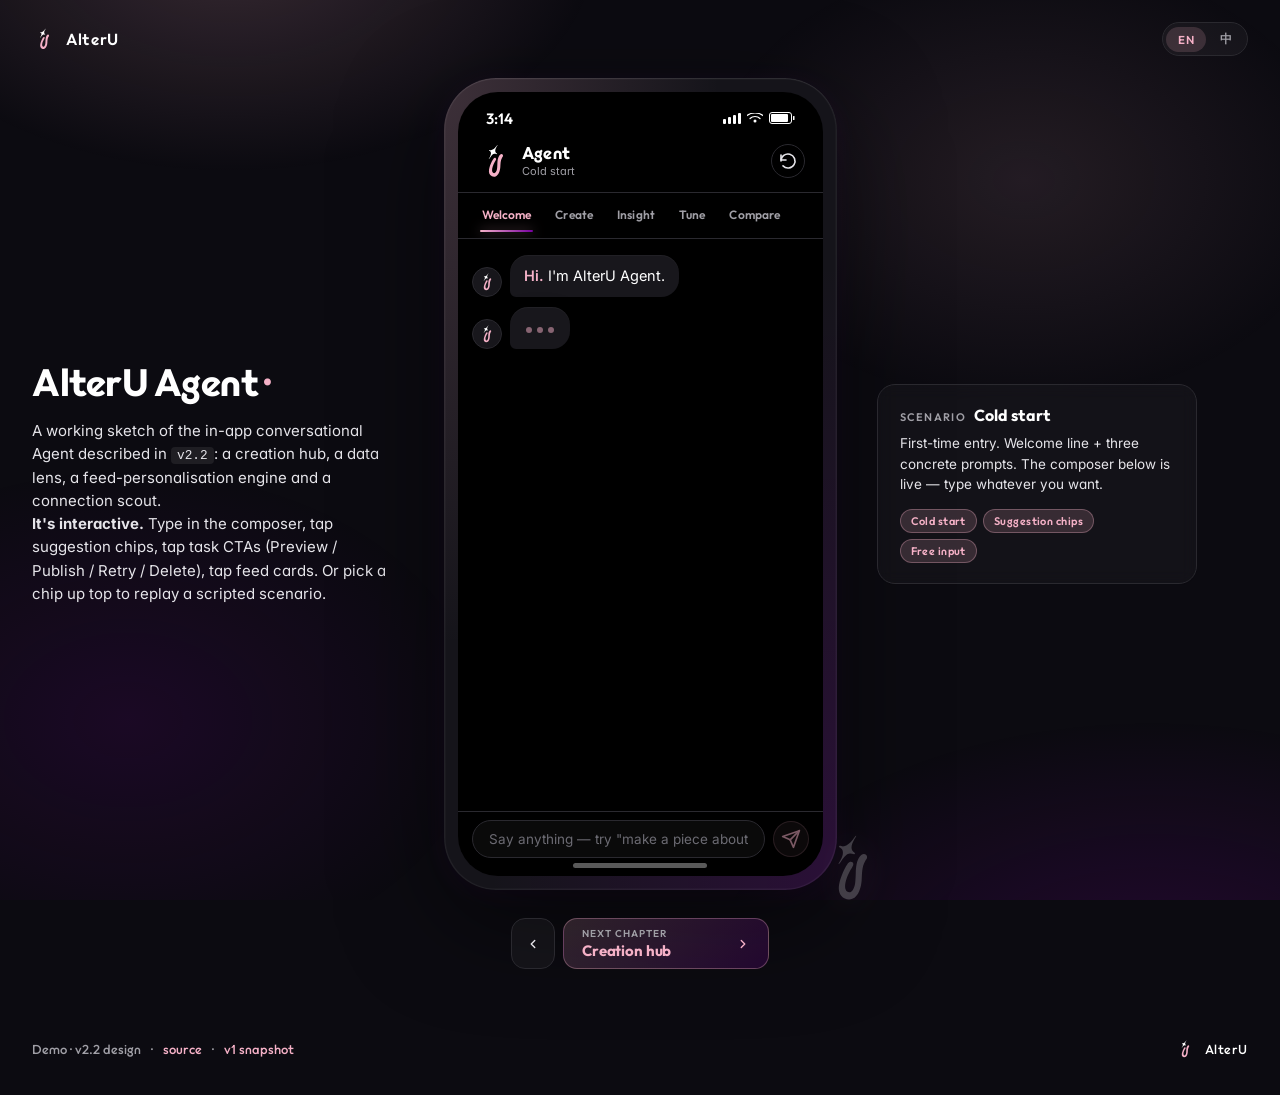
==== commit 5599ff07: "#3 Works full-screen view Dedicated Works tab (Figma node 1:6501) — separate from the Profile self-c" ====
--- a/index.html
+++ b/index.html
@@ -194,9 +194,12 @@
               <div class="profile-view__stats">
                 <span><strong>412</strong> <span data-i18n-phone="profile.followers">k followers</span></span>
               </div>
-              <div class="profile-view__actions">
+              <div class="profile-view__actions profile-view__actions--self">
                 <button class="profile-view__pill profile-view__pill--outline" type="button" data-i18n-phone="profile.setavatar">Set Avatar</button>
                 <button id="profileCreateGame" class="profile-view__pill profile-view__pill--filled" type="button" data-i18n-phone="profile.create">Create Game</button>
+              </div>
+              <div class="profile-view__actions profile-view__actions--visitor">
+                <button id="profileFollow" class="profile-view__pill profile-view__pill--follow" type="button" data-i18n-phone="profile.follow">Follow</button>
               </div>
             </div>
             <div class="profile-view__avatar" aria-hidden="true"></div>
@@ -208,6 +211,18 @@
           </div>
 
           <div id="profileCards" class="profile-view__cards"></div>
+        </div>
+
+        <!-- Faux Works view — mirrors AlterU Figma node 1:6501 -->
+        <div id="worksView" class="works-view" aria-hidden="true">
+          <div class="works-view__toolbar">
+            <button id="worksBack" class="works-view__icon-btn" type="button" aria-label="Back to Agent">
+              <svg width="24" height="24" viewBox="0 0 24 24" fill="none" stroke="currentColor" stroke-width="2" stroke-linecap="round" stroke-linejoin="round"><line x1="20" y1="12" x2="4" y2="12"/><polyline points="11 5 4 12 11 19"/></svg>
+            </button>
+            <h2 class="works-view__title" data-i18n-works="works.title">Works</h2>
+            <span class="works-view__count" id="worksCount">3</span>
+          </div>
+          <div id="worksCards" class="works-view__cards"></div>
         </div>
 
       </div>
--- a/assets/styles.css
+++ b/assets/styles.css
@@ -1634,7 +1634,25 @@
   font-weight: 600;
 }
 .profile-view__pill--filled:hover { background: var(--pink-strong); border-color: var(--pink-strong); }
+.profile-view__pill--follow {
+  background: #fff;
+  border: 1px solid #fff;
+  color: #000;
+  font-weight: 600;
+  width: 100%;
+}
+.profile-view__pill--follow.is-following {
+  background: transparent;
+  border-color: var(--border-subtle);
+  color: var(--pink);
+}
 .profile-view__pill:active { transform: scale(0.98); }
+
+/* Self vs visitor — show only the appropriate action set */
+.profile-view__actions--visitor { display: none; }
+.profile-view.is-visitor .profile-view__actions--self { display: none; }
+.profile-view.is-visitor .profile-view__actions--visitor { display: flex; }
+.profile-view.is-visitor .profile-view__edit { display: none; }
 
 /* Avatar — 75×75 round, positioned top-right */
 .profile-view__avatar {
@@ -1835,6 +1853,146 @@
   background: var(--bg-card);
 }
 .work-card__action--edit:hover { background: #242424; }
+
+/* === Connection card (C capability — recommend similar user) === */
+
+.conn-card {
+  margin-top: 6px;
+  display: flex;
+  flex-direction: column;
+  gap: 10px;
+  padding: 12px;
+  background: linear-gradient(135deg, rgba(245,177,199,0.12), rgba(119,0,161,0.16));
+  border: 1px solid rgba(245,177,199,0.32);
+  border-radius: 14px;
+}
+.conn-card__head {
+  font-family: var(--font-display);
+  font-weight: 700;
+  font-size: 9px;
+  letter-spacing: 0.14em;
+  text-transform: uppercase;
+  color: var(--pink);
+}
+.conn-card__row {
+  display: flex;
+  align-items: center;
+  gap: 12px;
+}
+.conn-card__avatar {
+  width: 44px;
+  height: 44px;
+  border-radius: 999px;
+  display: inline-flex;
+  align-items: center;
+  justify-content: center;
+  color: #fff;
+  font-family: var(--font-display);
+  font-weight: 700;
+  font-size: 20px;
+  border: 1px solid rgba(255,255,255,0.18);
+  box-shadow: 0 4px 14px rgba(0,0,0,0.4);
+}
+.conn-card__meta {
+  display: flex;
+  flex-direction: column;
+  gap: 2px;
+  min-width: 0;
+  flex: 1 1 auto;
+}
+.conn-card__name {
+  font-family: var(--font-display);
+  font-weight: 700;
+  font-size: 15px;
+  color: var(--text-primary);
+}
+.conn-card__followers {
+  font-family: var(--font-text);
+  font-size: 12px;
+  color: var(--text-tertiary);
+}
+.conn-card__reason {
+  margin: 0;
+  font-size: 13px;
+  line-height: 1.45;
+  color: var(--text-secondary);
+}
+.conn-card__cta {
+  display: flex;
+  gap: 8px;
+}
+.conn-card__cta .btn { flex: 1 1 auto; }
+
+/* === Works view (faux AlterU Works tab — Figma 1:6501) ========= */
+
+.works-view {
+  position: absolute;
+  inset: 44px 0 0 0;
+  background: var(--feed-surface-primary);
+  overflow: hidden;
+  z-index: 22;
+  opacity: 0;
+  pointer-events: none;
+  transition: opacity var(--d-base) var(--ease-out);
+  display: flex;
+  flex-direction: column;
+}
+.works-view.is-open {
+  opacity: 1;
+  pointer-events: auto;
+}
+.works-view__toolbar {
+  flex: 0 0 auto;
+  padding: 14px 20px 12px;
+  display: flex;
+  align-items: center;
+  gap: 14px;
+  border-bottom: 1px solid var(--border-subtle);
+}
+.works-view__icon-btn {
+  background: transparent;
+  border: none;
+  color: #fff;
+  width: 28px;
+  height: 28px;
+  border-radius: 999px;
+  display: inline-flex;
+  align-items: center;
+  justify-content: center;
+  cursor: pointer;
+  padding: 0;
+  transition: background var(--d-fast);
+}
+.works-view__icon-btn:hover { background: rgba(255,255,255,0.08); }
+.works-view__title {
+  margin: 0;
+  font-family: var(--font-display);
+  font-weight: 700;
+  font-size: 24px;
+  letter-spacing: -0.01em;
+  color: var(--text-primary);
+  flex: 1 1 auto;
+}
+.works-view__count {
+  font-family: var(--font-mono);
+  font-feature-settings: "tnum";
+  font-size: 13px;
+  font-weight: 500;
+  color: var(--pink);
+  background: var(--pink-bg);
+  padding: 3px 9px;
+  border-radius: 999px;
+}
+.works-view__cards {
+  flex: 1 1 auto;
+  overflow-y: auto;
+  padding: 10px 10px 38px;
+  display: flex;
+  flex-direction: column;
+  gap: 10px;
+}
+.works-view__cards::-webkit-scrollbar { width: 4px; }
+.works-view__cards::-webkit-scrollbar-thumb { background: rgba(255,255,255,0.06); border-radius: 4px; }
 
 /* === Works mini overlay (embedded after Publish) =============== */
 
